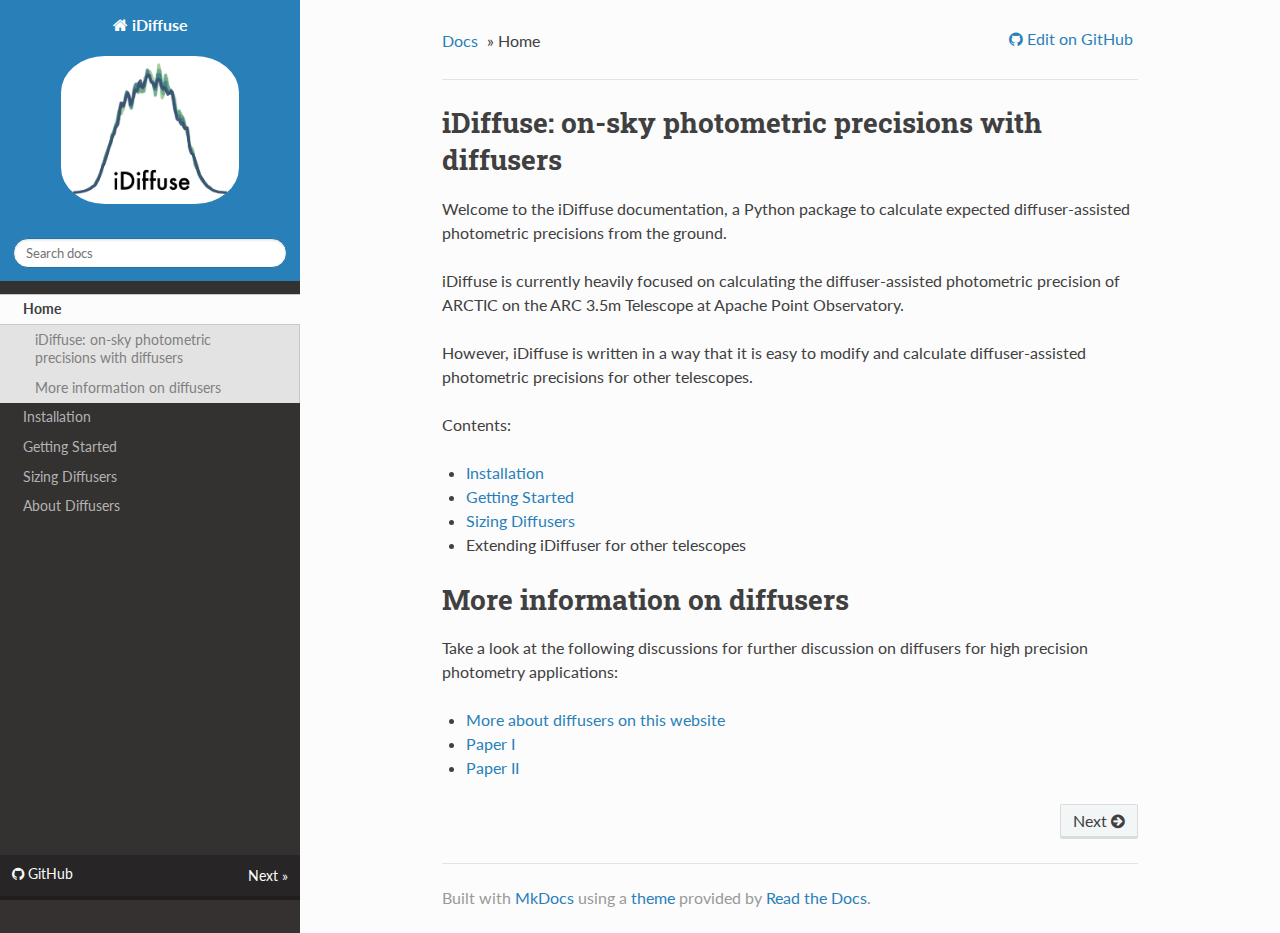
==== index.html @ a559e5c9 "Deployed effdb74 with MkDocs version: 0.17.5" ====
<!DOCTYPE html>
<!--[if IE 8]><html class="no-js lt-ie9" lang="en" > <![endif]-->
<!--[if gt IE 8]><!--> <html class="no-js" lang="en" > <!--<![endif]-->
<head>
  <meta charset="utf-8">
  <meta http-equiv="X-UA-Compatible" content="IE=edge">
  <meta name="viewport" content="width=device-width, initial-scale=1.0">
  <meta name="description" content="None">
  
  <link rel="shortcut icon" href="./img/favicon.ico">
  <title>Home - iDiffuse</title>
  <link href='https://fonts.googleapis.com/css?family=Lato:400,700|Roboto+Slab:400,700|Inconsolata:400,700' rel='stylesheet' type='text/css'>

  <link rel="stylesheet" href="./css/theme.css" type="text/css" />
  <link rel="stylesheet" href="./css/theme_extra.css" type="text/css" />
  <link rel="stylesheet" href="./css/highlight.css">
  <link href="./extra.css" rel="stylesheet">
  
  <script>
    // Current page data
    var mkdocs_page_name = "Home";
    var mkdocs_page_input_path = "index.md";
    var mkdocs_page_url = "/";
  </script>
  
  <script src="./js/jquery-2.1.1.min.js"></script>
  <script src="./js/modernizr-2.8.3.min.js"></script>
  <script type="text/javascript" src="./js/highlight.pack.js"></script> 
  
</head>

<body class="wy-body-for-nav" role="document">

  <div class="wy-grid-for-nav">

    
    <nav data-toggle="wy-nav-shift" class="wy-nav-side stickynav">
      <div class="wy-side-nav-search">

<a href='/' class='icon icon-home'> iDiffuse</a>

<a href='/'><img width=100px border-radius=0 src='/img/idiffuse6.png'></a>

        <div role="search">
  <form id ="rtd-search-form" class="wy-form" action="./search.html" method="get">
    <input type="text" name="q" placeholder="Search docs" />
  </form>
</div>
      </div>

      <div class="wy-menu wy-menu-vertical" data-spy="affix" role="navigation" aria-label="main navigation">
	<ul class="current">
	  
          
            <li class="toctree-l1 current">
		
    <a class="current" href=".">Home</a>
    <ul class="subnav">
            
    <li class="toctree-l2"><a href="#idiffuse-on-sky-photometric-precisions-with-diffusers">iDiffuse: on-sky photometric precisions with diffusers</a></li>
    

    <li class="toctree-l2"><a href="#more-information-on-diffusers">More information on diffusers</a></li>
    

    </ul>
	    </li>
          
            <li class="toctree-l1">
		
    <a class="" href="installation/">Installation</a>
	    </li>
          
            <li class="toctree-l1">
		
    <a class="" href="quickstart/">Getting Started</a>
	    </li>
          
            <li class="toctree-l1">
		
    <a class="" href="diffuser_calculator/">Sizing Diffusers</a>
	    </li>
          
            <li class="toctree-l1">
		
    <a class="" href="about_diffusers/">About Diffusers</a>
	    </li>
          
        </ul>
      </div>
      &nbsp;
    </nav>

    <section data-toggle="wy-nav-shift" class="wy-nav-content-wrap">

      
      <nav class="wy-nav-top" role="navigation" aria-label="top navigation">
        <i data-toggle="wy-nav-top" class="fa fa-bars"></i>
        <a href=".">iDiffuse</a>
      </nav>

      
      <div class="wy-nav-content">
        <div class="rst-content">
          <div role="navigation" aria-label="breadcrumbs navigation">
  <ul class="wy-breadcrumbs">
    <li><a href=".">Docs</a> &raquo;</li>
    
      
    
    <li>Home</li>
    <li class="wy-breadcrumbs-aside">
      
        <a href="https://github.com/gummiks/idiffuse#root/index.md"
          class="icon icon-github"> Edit on GitHub</a>
      
    </li>
  </ul>
  <hr/>
</div>
          <div role="main">
            <div class="section">
              
                <h1 id="idiffuse-on-sky-photometric-precisions-with-diffusers">iDiffuse: on-sky photometric precisions with diffusers</h1>
<p>Welcome to the iDiffuse documentation, a Python package to calculate expected diffuser-assisted photometric precisions from the ground.</p>
<p>iDiffuse is currently heavily focused on calculating the diffuser-assisted photometric precision of ARCTIC on the ARC 3.5m Telescope at Apache Point Observatory. </p>
<p>However, iDiffuse is written in a way that it is easy to modify and calculate diffuser-assisted photometric precisions for other telescopes.</p>
<p>Contents:</p>
<ul>
<li><a href='installation'>Installation</a></li>
<li><a href='quickstart'>Getting Started</a></li>
<li><a href='diffuser_calculator'>Sizing Diffusers</a></li>
<li>Extending iDiffuser for other telescopes </li>
</ul>
<h1 id="more-information-on-diffusers">More information on diffusers</h1>
<p>Take a look at the following discussions for further discussion on diffusers for high precision photometry applications:</p>
<ul>
<li><a href='about_diffusers'>More about diffusers on this website</a></li>
<li><a href="https://arxiv.org/abs/1710.01790">Paper I</a></li>
<li><a href="https://arxiv.org/abs/1807.04420">Paper II</a></li>
</ul>
              
            </div>
          </div>
          <footer>
  
    <div class="rst-footer-buttons" role="navigation" aria-label="footer navigation">
      
        <a href="installation/" class="btn btn-neutral float-right" title="Installation">Next <span class="icon icon-circle-arrow-right"></span></a>
      
      
    </div>
  

  <hr/>

  <div role="contentinfo">
    <!-- Copyright etc -->
    
  </div>

  Built with <a href="http://www.mkdocs.org">MkDocs</a> using a <a href="https://github.com/snide/sphinx_rtd_theme">theme</a> provided by <a href="https://readthedocs.org">Read the Docs</a>.
</footer>
      
        </div>
      </div>

    </section>

  </div>

  <div class="rst-versions" role="note" style="cursor: pointer">
    <span class="rst-current-version" data-toggle="rst-current-version">
      
          <a href="https://github.com/gummiks/idiffuse" class="fa fa-github" style="float: left; color: #fcfcfc"> GitHub</a>
      
      
      
        <span style="margin-left: 15px"><a href="installation/" style="color: #fcfcfc">Next &raquo;</a></span>
      
    </span>
</div>
    <script>var base_url = '.';</script>
    <script src="./js/theme.js"></script>
      <script src="./search/require.js"></script>
      <script src="./search/search.js"></script>

</body>
</html>

<!--
MkDocs version : 0.17.5
Build Date UTC : 2018-07-30 06:01:08
-->
---- css/theme.css ----
/*
 * This file is copied from the upstream ReadTheDocs Sphinx
 * theme. To aid upgradability this file should *not* be edited.
 * modifications we need should be included in theme_extra.css.
 *
 * https://github.com/rtfd/readthedocs.org/blob/master/readthedocs/core/static/core/css/theme.css
 */

*{-webkit-box-sizing:border-box;-moz-box-sizing:border-box;box-sizing:border-box}article,aside,details,figcaption,figure,footer,header,hgroup,nav,section{display:block}audio,canvas,video{display:inline-block;*display:inline;*zoom:1}audio:not([controls]){display:none}[hidden]{display:none}*{-webkit-box-sizing:border-box;-moz-box-sizing:border-box;box-sizing:border-box}html{font-size:100%;-webkit-text-size-adjust:100%;-ms-text-size-adjust:100%}body{margin:0}a:hover,a:active{outline:0}abbr[title]{border-bottom:1px dotted}b,strong{font-weight:bold}blockquote{margin:0}dfn{font-style:italic}ins{background:#ff9;color:#000;text-decoration:none}mark{background:#ff0;color:#000;font-style:italic;font-weight:bold}pre,code,.rst-content tt,kbd,samp{font-family:monospace,serif;_font-family:"courier new",monospace;font-size:1em}pre{white-space:pre}q{quotes:none}q:before,q:after{content:"";content:none}small{font-size:85%}sub,sup{font-size:75%;line-height:0;position:relative;vertical-align:baseline}sup{top:-0.5em}sub{bottom:-0.25em}ul,ol,dl{margin:0;padding:0;list-style:none;list-style-image:none}li{list-style:none}dd{margin:0}img{border:0;-ms-interpolation-mode:bicubic;vertical-align:middle;max-width:100%}svg:not(:root){overflow:hidden}figure{margin:0}form{margin:0}fieldset{border:0;margin:0;padding:0}label{cursor:pointer}legend{border:0;*margin-left:-7px;padding:0;white-space:normal}button,input,select,textarea{font-size:100%;margin:0;vertical-align:baseline;*vertical-align:middle}button,input{line-height:normal}button,input[type="button"],input[type="reset"],input[type="submit"]{cursor:pointer;-webkit-appearance:button;*overflow:visible}button[disabled],input[disabled]{cursor:default}input[type="checkbox"],input[type="radio"]{box-sizing:border-box;padding:0;*width:13px;*height:13px}input[type="search"]{-webkit-appearance:textfield;-moz-box-sizing:content-box;-webkit-box-sizing:content-box;box-sizing:content-box}input[type="search"]::-webkit-search-decoration,input[type="search"]::-webkit-search-cancel-button{-webkit-appearance:none}button::-moz-focus-inner,input::-moz-focus-inner{border:0;padding:0}textarea{overflow:auto;vertical-align:top;resize:vertical}table{border-collapse:collapse;border-spacing:0}td{vertical-align:top}.chromeframe{margin:0.2em 0;background:#ccc;color:#000;padding:0.2em 0}.ir{display:block;border:0;text-indent:-999em;overflow:hidden;background-color:transparent;background-repeat:no-repeat;text-align:left;direction:ltr;*line-height:0}.ir br{display:none}.hidden{display:none !important;visibility:hidden}.visuallyhidden{border:0;clip:rect(0 0 0 0);height:1px;margin:-1px;overflow:hidden;padding:0;position:absolute;width:1px}.visuallyhidden.focusable:active,.visuallyhidden.focusable:focus{clip:auto;height:auto;margin:0;overflow:visible;position:static;width:auto}.invisible{visibility:hidden}.relative{position:relative}big,small{font-size:100%}@media print{html,body,section{background:none !important}*{box-shadow:none !important;text-shadow:none !important;filter:none !important;-ms-filter:none !important}a,a:visited{text-decoration:underline}.ir a:after,a[href^="javascript:"]:after,a[href^="#"]:after{content:""}pre,blockquote{page-break-inside:avoid}thead{display:table-header-group}tr,img{page-break-inside:avoid}img{max-width:100% !important}@page{margin:0.5cm}p,h2,h3{orphans:3;widows:3}h2,h3{page-break-after:avoid}}.fa:before,.rst-content .admonition-title:before,.rst-content h1 .headerlink:before,.rst-content h2 .headerlink:before,.rst-content h3 .headerlink:before,.rst-content h4 .headerlink:before,.rst-content h5 .headerlink:before,.rst-content h6 .headerlink:before,.rst-content dl dt .headerlink:before,.icon:before,.wy-dropdown .caret:before,.wy-inline-validate.wy-inline-validate-success .wy-input-context:before,.wy-inline-validate.wy-inline-validate-danger .wy-input-context:before,.wy-inline-validate.wy-inline-validate-warning .wy-input-context:before,.wy-inline-validate.wy-inline-validate-info .wy-input-context:before,.wy-alert,.rst-content .note,.rst-content .attention,.rst-content .caution,.rst-content .danger,.rst-content .error,.rst-content .hint,.rst-content .important,.rst-content .tip,.rst-content .warning,.rst-content .seealso,.rst-content .admonition-todo,.btn,input[type="text"],input[type="password"],input[type="email"],input[type="url"],input[type="date"],input[type="month"],input[type="time"],input[type="datetime"],input[type="datetime-local"],input[type="week"],input[type="number"],input[type="search"],input[type="tel"],input[type="color"],select,textarea,.wy-menu-vertical li.on a,.wy-menu-vertical li.current>a,.wy-side-nav-search>a,.wy-side-nav-search .wy-dropdown>a,.wy-nav-top a{-webkit-font-smoothing:antialiased}.clearfix{*zoom:1}.clearfix:before,.clearfix:after{display:table;content:""}.clearfix:after{clear:both}/*!
 *  Font Awesome 4.1.0 by @davegandy - http://fontawesome.io - @fontawesome
 *  License - http://fontawesome.io/license (Font: SIL OFL 1.1, CSS: MIT License)
 */@font-face{font-family:'FontAwesome';src:url("../fonts/fontawesome-webfont.eot?v=4.1.0");src:url("../fonts/fontawesome-webfont.eot?#iefix&v=4.1.0") format("embedded-opentype"),url("../fonts/fontawesome-webfont.woff?v=4.1.0") format("woff"),url("../fonts/fontawesome-webfont.ttf?v=4.1.0") format("truetype"),url("../fonts/fontawesome-webfont.svg?v=4.1.0#fontawesomeregular") format("svg");font-weight:normal;font-style:normal}.fa,.rst-content .admonition-title,.rst-content h1 .headerlink,.rst-content h2 .headerlink,.rst-content h3 .headerlink,.rst-content h4 .headerlink,.rst-content h5 .headerlink,.rst-content h6 .headerlink,.rst-content dl dt .headerlink,.icon{display:inline-block;font-family:FontAwesome;font-style:normal;font-weight:normal;line-height:1;-webkit-font-smoothing:antialiased;-moz-osx-font-smoothing:grayscale}.fa-lg{font-size:1.33333em;line-height:0.75em;vertical-align:-15%}.fa-2x{font-size:2em}.fa-3x{font-size:3em}.fa-4x{font-size:4em}.fa-5x{font-size:5em}.fa-fw{width:1.28571em;text-align:center}.fa-ul{padding-left:0;margin-left:2.14286em;list-style-type:none}.fa-ul>li{position:relative}.fa-li{position:absolute;left:-2.14286em;width:2.14286em;top:0.14286em;text-align:center}.fa-li.fa-lg{left:-1.85714em}.fa-border{padding:.2em .25em .15em;border:solid 0.08em #eee;border-radius:.1em}.pull-right{float:right}.pull-left{float:left}.fa.pull-left,.rst-content .pull-left.admonition-title,.rst-content h1 .pull-left.headerlink,.rst-content h2 .pull-left.headerlink,.rst-content h3 .pull-left.headerlink,.rst-content h4 .pull-left.headerlink,.rst-content h5 .pull-left.headerlink,.rst-content h6 .pull-left.headerlink,.rst-content dl dt .pull-left.headerlink,.pull-left.icon{margin-right:.3em}.fa.pull-right,.rst-content .pull-right.admonition-title,.rst-content h1 .pull-right.headerlink,.rst-content h2 .pull-right.headerlink,.rst-content h3 .pull-right.headerlink,.rst-content h4 .pull-right.headerlink,.rst-content h5 .pull-right.headerlink,.rst-content h6 .pull-right.headerlink,.rst-content dl dt .pull-right.headerlink,.pull-right.icon{margin-left:.3em}.fa-spin{-webkit-animation:spin 2s infinite linear;-moz-animation:spin 2s infinite linear;-o-animation:spin 2s infinite linear;animation:spin 2s infinite linear}@-moz-keyframes spin{0%{-moz-transform:rotate(0deg)}100%{-moz-transform:rotate(359deg)}}@-webkit-keyframes spin{0%{-webkit-transform:rotate(0deg)}100%{-webkit-transform:rotate(359deg)}}@-o-keyframes spin{0%{-o-transform:rotate(0deg)}100%{-o-transform:rotate(359deg)}}@keyframes spin{0%{-webkit-transform:rotate(0deg);transform:rotate(0deg)}100%{-webkit-transform:rotate(359deg);transform:rotate(359deg)}}.fa-rotate-90{filter:progid:DXImageTransform.Microsoft.BasicImage(rotation=1);-webkit-transform:rotate(90deg);-moz-transform:rotate(90deg);-ms-transform:rotate(90deg);-o-transform:rotate(90deg);transform:rotate(90deg)}.fa-rotate-180{filter:progid:DXImageTransform.Microsoft.BasicImage(rotation=2);-webkit-transform:rotate(180deg);-moz-transform:rotate(180deg);-ms-transform:rotate(180deg);-o-transform:rotate(180deg);transform:rotate(180deg)}.fa-rotate-270{filter:progid:DXImageTransform.Microsoft.BasicImage(rotation=3);-webkit-transform:rotate(270deg);-moz-transform:rotate(270deg);-ms-transform:rotate(270deg);-o-transform:rotate(270deg);transform:rotate(270deg)}.fa-flip-horizontal{filter:progid:DXImageTransform.Microsoft.BasicImage(rotation=0);-webkit-transform:scale(-1, 1);-moz-transform:scale(-1, 1);-ms-transform:scale(-1, 1);-o-transform:scale(-1, 1);transform:scale(-1, 1)}.fa-flip-vertical{filter:progid:DXImageTransform.Microsoft.BasicImage(rotation=2);-webkit-transform:scale(1, -1);-moz-transform:scale(1, -1);-ms-transform:scale(1, -1);-o-transform:scale(1, -1);transform:scale(1, -1)}.fa-stack{position:relative;display:inline-block;width:2em;height:2em;line-height:2em;vertical-align:middle}.fa-stack-1x,.fa-stack-2x{position:absolute;left:0;width:100%;text-align:center}.fa-stack-1x{line-height:inherit}.fa-stack-2x{font-size:2em}.fa-inverse{color:#fff}.fa-glass:before{content:""}.fa-music:before{content:""}.fa-search:before,.icon-search:before{content:""}.fa-envelope-o:before{content:""}.fa-heart:before{content:""}.fa-star:before{content:""}.fa-star-o:before{content:""}.fa-user:before{content:""}.fa-film:before{content:""}.fa-th-large:before{content:""}.fa-th:before{content:""}.fa-th-list:before{content:""}.fa-check:before{content:""}.fa-times:before{content:""}.fa-search-plus:before{content:""}.fa-search-minus:before{content:""}.fa-power-off:before{content:""}.fa-signal:before{content:""}.fa-gear:before,.fa-cog:before{content:""}.fa-trash-o:before{content:""}.fa-home:before,.icon-home:before{content:""}.fa-file-o:before{content:""}.fa-clock-o:before{content:""}.fa-road:before{content:""}.fa-download:before{content:""}.fa-arrow-circle-o-down:before{content:""}.fa-arrow-circle-o-up:before{content:""}.fa-inbox:before{content:""}.fa-play-circle-o:before{content:""}.fa-rotate-right:before,.fa-repeat:before{content:""}.fa-refresh:before{content:""}.fa-list-alt:before{content:""}.fa-lock:before{content:""}.fa-flag:before{content:""}.fa-headphones:before{content:""}.fa-volume-off:before{content:""}.fa-volume-down:before{content:""}.fa-volume-up:before{content:""}.fa-qrcode:before{content:""}.fa-barcode:before{content:""}.fa-tag:before{content:""}.fa-tags:before{content:""}.fa-book:before,.icon-book:before{content:""}.fa-bookmark:before{content:""}.fa-print:before{content:""}.fa-camera:before{content:""}.fa-font:before{content:""}.fa-bold:before{content:""}.fa-italic:before{content:""}.fa-text-height:before{content:""}.fa-text-width:before{content:""}.fa-align-left:before{content:""}.fa-align-center:before{content:""}.fa-align-right:before{content:""}.fa-align-justify:before{content:""}.fa-list:before{content:""}.fa-dedent:before,.fa-outdent:before{content:""}.fa-indent:before{content:""}.fa-video-camera:before{content:""}.fa-photo:before,.fa-image:before,.fa-picture-o:before{content:""}.fa-pencil:before{content:""}.fa-map-marker:before{content:""}.fa-adjust:before{content:""}.fa-tint:before{content:""}.fa-edit:before,.fa-pencil-square-o:before{content:""}.fa-share-square-o:before{content:""}.fa-check-square-o:before{content:""}.fa-arrows:before{content:""}.fa-step-backward:before{content:""}.fa-fast-backward:before{content:""}.fa-backward:before{content:""}.fa-play:before{content:""}.fa-pause:before{content:""}.fa-stop:before{content:""}.fa-forward:before{content:""}.fa-fast-forward:before{content:""}.fa-step-forward:before{content:""}.fa-eject:before{content:""}.fa-chevron-left:before{content:""}.fa-chevron-right:before{content:""}.fa-plus-circle:before{content:""}.fa-minus-circle:before{content:""}.fa-times-circle:before,.wy-inline-validate.wy-inline-validate-danger .wy-input-context:before{content:""}.fa-check-circle:before,.wy-inline-validate.wy-inline-validate-success .wy-input-context:before{content:""}.fa-question-circle:before{content:""}.fa-info-circle:before{content:""}.fa-crosshairs:before{content:""}.fa-times-circle-o:before{content:""}.fa-check-circle-o:before{content:""}.fa-ban:before{content:""}.fa-arrow-left:before{content:""}.fa-arrow-right:before{content:""}.fa-arrow-up:before{content:""}.fa-arrow-down:before{content:""}.fa-mail-forward:before,.fa-share:before{content:""}.fa-expand:before{content:""}.fa-compress:before{content:""}.fa-plus:before{content:""}.fa-minus:before{content:""}.fa-asterisk:before{content:""}.fa-exclamation-circle:before,.wy-inline-validate.wy-inline-validate-warning .wy-input-context:before,.wy-inline-validate.wy-inline-validate-info .wy-input-context:before,.rst-content .admonition-title:before{content:""}.fa-gift:before{content:""}.fa-leaf:before{content:""}.fa-fire:before,.icon-fire:before{content:""}.fa-eye:before{content:""}.fa-eye-slash:before{content:""}.fa-warning:before,.fa-exclamation-triangle:before{content:""}.fa-plane:before{content:""}.fa-calendar:before{content:""}.fa-random:before{content:""}.fa-comment:before{content:""}.fa-magnet:before{content:""}.fa-chevron-up:before{content:""}.fa-chevron-down:before{content:""}.fa-retweet:before{content:""}.fa-shopping-cart:before{content:""}.fa-folder:before{content:""}.fa-folder-open:before{content:""}.fa-arrows-v:before{content:""}.fa-arrows-h:before{content:""}.fa-bar-chart-o:before{content:""}.fa-twitter-square:before{content:""}.fa-facebook-square:before{content:""}.fa-camera-retro:before{content:""}.fa-key:before{content:""}.fa-gears:before,.fa-cogs:before{content:""}.fa-comments:before{content:""}.fa-thumbs-o-up:before{content:""}.fa-thumbs-o-down:before{content:""}.fa-star-half:before{content:""}.fa-heart-o:before{content:""}.fa-sign-out:before{content:""}.fa-linkedin-square:before{content:""}.fa-thumb-tack:before{content:""}.fa-external-link:before{content:""}.fa-sign-in:before{content:""}.fa-trophy:before{content:""}.fa-github-square:before{content:""}.fa-upload:before{content:""}.fa-lemon-o:before{content:""}.fa-phone:before{content:""}.fa-square-o:before{content:""}.fa-bookmark-o:before{content:""}.fa-phone-square:before{content:""}.fa-twitter:before{content:""}.fa-facebook:before{content:""}.fa-github:before,.icon-github:before{content:""}.fa-unlock:before{content:""}.fa-credit-card:before{content:""}.fa-rss:before{content:""}.fa-hdd-o:before{content:""}.fa-bullhorn:before{content:""}.fa-bell:before{content:""}.fa-certificate:before{content:""}.fa-hand-o-right:before{content:""}.fa-hand-o-left:before{content:""}.fa-hand-o-up:before{content:""}.fa-hand-o-down:before{content:""}.fa-arrow-circle-left:before,.icon-circle-arrow-left:before{content:""}.fa-arrow-circle-right:before,.icon-circle-arrow-right:before{content:""}.fa-arrow-circle-up:before{content:""}.fa-arrow-circle-down:before{content:""}.fa-globe:before{content:""}.fa-wrench:before{content:""}.fa-tasks:before{content:""}.fa-filter:before{content:""}.fa-briefcase:before{content:""}.fa-arrows-alt:before{content:""}.fa-group:before,.fa-users:before{content:""}.fa-chain:before,.fa-link:before,.icon-link:before{content:""}.fa-cloud:before{content:""}.fa-flask:before{content:""}.fa-cut:before,.fa-scissors:before{content:""}.fa-copy:before,.fa-files-o:before{content:""}.fa-paperclip:before{content:""}.fa-save:before,.fa-floppy-o:before{content:""}.fa-square:before{content:""}.fa-navicon:before,.fa-reorder:before,.fa-bars:before{content:""}.fa-list-ul:before{content:""}.fa-list-ol:before{content:""}.fa-strikethrough:before{content:""}.fa-underline:before{content:""}.fa-table:before{content:""}.fa-magic:before{content:""}.fa-truck:before{content:""}.fa-pinterest:before{content:""}.fa-pinterest-square:before{content:""}.fa-google-plus-square:before{content:""}.fa-google-plus:before{content:""}.fa-money:before{content:""}.fa-caret-down:before,.wy-dropdown .caret:before,.icon-caret-down:before{content:""}.fa-caret-up:before{content:""}.fa-caret-left:before{content:""}.fa-caret-right:before{content:""}.fa-columns:before{content:""}.fa-unsorted:before,.fa-sort:before{content:""}.fa-sort-down:before,.fa-sort-desc:before{content:""}.fa-sort-up:before,.fa-sort-asc:before{content:""}.fa-envelope:before{content:""}.fa-linkedin:before{content:""}.fa-rotate-left:before,.fa-undo:before{content:""}.fa-legal:before,.fa-gavel:before{content:""}.fa-dashboard:before,.fa-tachometer:before{content:""}.fa-comment-o:before{content:""}.fa-comments-o:before{content:""}.fa-flash:before,.fa-bolt:before{content:""}.fa-sitemap:before{content:""}.fa-umbrella:before{content:""}.fa-paste:before,.fa-clipboard:before{content:""}.fa-lightbulb-o:before{content:""}.fa-exchange:before{content:""}.fa-cloud-download:before{content:""}.fa-cloud-upload:before{content:""}.fa-user-md:before{content:""}.fa-stethoscope:before{content:""}.fa-suitcase:before{content:""}.fa-bell-o:before{content:""}.fa-coffee:before{content:""}.fa-cutlery:before{content:""}.fa-file-text-o:before{content:""}.fa-building-o:before{content:""}.fa-hospital-o:before{content:""}.fa-ambulance:before{content:""}.fa-medkit:before{content:""}.fa-fighter-jet:before{content:""}.fa-beer:before{content:""}.fa-h-square:before{content:""}.fa-plus-square:before{content:""}.fa-angle-double-left:before{content:""}.fa-angle-double-right:before{content:""}.fa-angle-double-up:before{content:""}.fa-angle-double-down:before{content:""}.fa-angle-left:before{content:""}.fa-angle-right:before{content:""}.fa-angle-up:before{content:""}.fa-angle-down:before{content:""}.fa-desktop:before{content:""}.fa-laptop:before{content:""}.fa-tablet:before{content:""}.fa-mobile-phone:before,.fa-mobile:before{content:""}.fa-circle-o:before{content:""}.fa-quote-left:before{content:""}.fa-quote-right:before{content:""}.fa-spinner:before{content:""}.fa-circle:before{content:""}.fa-mail-reply:before,.fa-reply:before{content:""}.fa-github-alt:before{content:""}.fa-folder-o:before{content:""}.fa-folder-open-o:before{content:""}.fa-smile-o:before{content:""}.fa-frown-o:before{content:""}.fa-meh-o:before{content:""}.fa-gamepad:before{content:""}.fa-keyboard-o:before{content:""}.fa-flag-o:before{content:""}.fa-flag-checkered:before{content:""}.fa-terminal:before{content:""}.fa-code:before{content:""}.fa-mail-reply-all:before,.fa-reply-all:before{content:""}.fa-star-half-empty:before,.fa-star-half-full:before,.fa-star-half-o:before{content:""}.fa-location-arrow:before{content:""}.fa-crop:before{content:""}.fa-code-fork:before{content:""}.fa-unlink:before,.fa-chain-broken:before{content:""}.fa-question:before{content:""}.fa-info:before{content:""}.fa-exclamation:before{content:""}.fa-superscript:before{content:""}.fa-subscript:before{content:""}.fa-eraser:before{content:""}.fa-puzzle-piece:before{content:""}.fa-microphone:before{content:""}.fa-microphone-slash:before{content:""}.fa-shield:before{content:""}.fa-calendar-o:before{content:""}.fa-fire-extinguisher:before{content:""}.fa-rocket:before{content:""}.fa-maxcdn:before{content:""}.fa-chevron-circle-left:before{content:""}.fa-chevron-circle-right:before{content:""}.fa-chevron-circle-up:before{content:""}.fa-chevron-circle-down:before{content:""}.fa-html5:before{content:""}.fa-css3:before{content:""}.fa-anchor:before{content:""}.fa-unlock-alt:before{content:""}.fa-bullseye:before{content:""}.fa-ellipsis-h:before{content:""}.fa-ellipsis-v:before{content:""}.fa-rss-square:before{content:""}.fa-play-circle:before{content:""}.fa-ticket:before{content:""}.fa-minus-square:before{content:""}.fa-minus-square-o:before{content:""}.fa-level-up:before{content:""}.fa-level-down:before{content:""}.fa-check-square:before{content:""}.fa-pencil-square:before{content:""}.fa-external-link-square:before{content:""}.fa-share-square:before{content:""}.fa-compass:before{content:""}.fa-toggle-down:before,.fa-caret-square-o-down:before{content:""}.fa-toggle-up:before,.fa-caret-square-o-up:before{content:""}.fa-toggle-right:before,.fa-caret-square-o-right:before{content:""}.fa-euro:before,.fa-eur:before{content:""}.fa-gbp:before{content:""}.fa-dollar:before,.fa-usd:before{content:""}.fa-rupee:before,.fa-inr:before{content:""}.fa-cny:before,.fa-rmb:before,.fa-yen:before,.fa-jpy:before{content:""}.fa-ruble:before,.fa-rouble:before,.fa-rub:before{content:""}.fa-won:before,.fa-krw:before{content:""}.fa-bitcoin:before,.fa-btc:before{content:""}.fa-file:before{content:""}.fa-file-text:before{content:""}.fa-sort-alpha-asc:before{content:""}.fa-sort-alpha-desc:before{content:""}.fa-sort-amount-asc:before{content:""}.fa-sort-amount-desc:before{content:""}.fa-sort-numeric-asc:before{content:""}.fa-sort-numeric-desc:before{content:""}.fa-thumbs-up:before{content:""}.fa-thumbs-down:before{content:""}.fa-youtube-square:before{content:""}.fa-youtube:before{content:""}.fa-xing:before{content:""}.fa-xing-square:before{content:""}.fa-youtube-play:before{content:""}.fa-dropbox:before{content:""}.fa-stack-overflow:before{content:""}.fa-instagram:before{content:""}.fa-flickr:before{content:""}.fa-adn:before{content:""}.fa-bitbucket:before,.icon-bitbucket:before{content:""}.fa-bitbucket-square:before{content:""}.fa-tumblr:before{content:""}.fa-tumblr-square:before{content:""}.fa-long-arrow-down:before{content:""}.fa-long-arrow-up:before{content:""}.fa-long-arrow-left:before{content:""}.fa-long-arrow-right:before{content:""}.fa-apple:before{content:""}.fa-windows:before{content:""}.fa-android:before{content:""}.fa-linux:before{content:""}.fa-dribbble:before{content:""}.fa-skype:before{content:""}.fa-foursquare:before{content:""}.fa-trello:before{content:""}.fa-female:before{content:""}.fa-male:before{content:""}.fa-gittip:before{content:""}.fa-sun-o:before{content:""}.fa-moon-o:before{content:""}.fa-archive:before{content:""}.fa-bug:before{content:""}.fa-vk:before{content:""}.fa-weibo:before{content:""}.fa-renren:before{content:""}.fa-pagelines:before{content:""}.fa-stack-exchange:before{content:""}.fa-arrow-circle-o-right:before{content:""}.fa-arrow-circle-o-left:before{content:""}.fa-toggle-left:before,.fa-caret-square-o-left:before{content:""}.fa-dot-circle-o:before{content:""}.fa-wheelchair:before{content:""}.fa-vimeo-square:before{content:""}.fa-turkish-lira:before,.fa-try:before{content:""}.fa-plus-square-o:before{content:""}.fa-space-shuttle:before{content:""}.fa-slack:before{content:""}.fa-envelope-square:before{content:""}.fa-wordpress:before{content:""}.fa-openid:before{content:""}.fa-institution:before,.fa-bank:before,.fa-university:before{content:""}.fa-mortar-board:before,.fa-graduation-cap:before{content:""}.fa-yahoo:before{content:""}.fa-google:before{content:""}.fa-reddit:before{content:""}.fa-reddit-square:before{content:""}.fa-stumbleupon-circle:before{content:""}.fa-stumbleupon:before{content:""}.fa-delicious:before{content:""}.fa-digg:before{content:""}.fa-pied-piper-square:before,.fa-pied-piper:before{content:""}.fa-pied-piper-alt:before{content:""}.fa-drupal:before{content:""}.fa-joomla:before{content:""}.fa-language:before{content:""}.fa-fax:before{content:""}.fa-building:before{content:""}.fa-child:before{content:""}.fa-paw:before{content:""}.fa-spoon:before{content:""}.fa-cube:before{content:""}.fa-cubes:before{content:""}.fa-behance:before{content:""}.fa-behance-square:before{content:""}.fa-steam:before{content:""}.fa-steam-square:before{content:""}.fa-recycle:before{content:""}.fa-automobile:before,.fa-car:before{content:""}.fa-cab:before,.fa-taxi:before{content:""}.fa-tree:before{content:""}.fa-spotify:before{content:""}.fa-deviantart:before{content:""}.fa-soundcloud:before{content:""}.fa-database:before{content:""}.fa-file-pdf-o:before{content:""}.fa-file-word-o:before{content:""}.fa-file-excel-o:before{content:""}.fa-file-powerpoint-o:before{content:""}.fa-file-photo-o:before,.fa-file-picture-o:before,.fa-file-image-o:before{content:""}.fa-file-zip-o:before,.fa-file-archive-o:before{content:""}.fa-file-sound-o:before,.fa-file-audio-o:before{content:""}.fa-file-movie-o:before,.fa-file-video-o:before{content:""}.fa-file-code-o:before{content:""}.fa-vine:before{content:""}.fa-codepen:before{content:""}.fa-jsfiddle:before{content:""}.fa-life-bouy:before,.fa-life-saver:before,.fa-support:before,.fa-life-ring:before{content:""}.fa-circle-o-notch:before{content:""}.fa-ra:before,.fa-rebel:before{content:""}.fa-ge:before,.fa-empire:before{content:""}.fa-git-square:before{content:""}.fa-git:before{content:""}.fa-hacker-news:before{content:""}.fa-tencent-weibo:before{content:""}.fa-qq:before{content:""}.fa-wechat:before,.fa-weixin:before{content:""}.fa-send:before,.fa-paper-plane:before{content:""}.fa-send-o:before,.fa-paper-plane-o:before{content:""}.fa-history:before{content:""}.fa-circle-thin:before{content:""}.fa-header:before{content:""}.fa-paragraph:before{content:""}.fa-sliders:before{content:""}.fa-share-alt:before{content:""}.fa-share-alt-square:before{content:""}.fa-bomb:before{content:""}.fa,.rst-content .admonition-title,.rst-content h1 .headerlink,.rst-content h2 .headerlink,.rst-content h3 .headerlink,.rst-content h4 .headerlink,.rst-content h5 .headerlink,.rst-content h6 .headerlink,.rst-content dl dt .headerlink,.icon,.wy-dropdown .caret,.wy-inline-validate.wy-inline-validate-success .wy-input-context,.wy-inline-validate.wy-inline-validate-danger .wy-input-context,.wy-inline-validate.wy-inline-validate-warning .wy-input-context,.wy-inline-validate.wy-inline-validate-info .wy-input-context{font-family:inherit}.fa:before,.rst-content .admonition-title:before,.rst-content h1 .headerlink:before,.rst-content h2 .headerlink:before,.rst-content h3 .headerlink:before,.rst-content h4 .headerlink:before,.rst-content h5 .headerlink:before,.rst-content h6 .headerlink:before,.rst-content dl dt .headerlink:before,.icon:before,.wy-dropdown .caret:before,.wy-inline-validate.wy-inline-validate-success .wy-input-context:before,.wy-inline-validate.wy-inline-validate-danger .wy-input-context:before,.wy-inline-validate.wy-inline-validate-warning .wy-input-context:before,.wy-inline-validate.wy-inline-validate-info .wy-input-context:before{font-family:"FontAwesome";display:inline-block;font-style:normal;font-weight:normal;line-height:1;text-decoration:inherit}a .fa,a .rst-content .admonition-title,.rst-content a .admonition-title,a .rst-content h1 .headerlink,.rst-content h1 a .headerlink,a .rst-content h2 .headerlink,.rst-content h2 a .headerlink,a .rst-content h3 .headerlink,.rst-content h3 a .headerlink,a .rst-content h4 .headerlink,.rst-content h4 a .headerlink,a .rst-content h5 .headerlink,.rst-content h5 a .headerlink,a .rst-content h6 .headerlink,.rst-content h6 a .headerlink,a .rst-content dl dt .headerlink,.rst-content dl dt a .headerlink,a .icon{display:inline-block;text-decoration:inherit}.btn .fa,.btn .rst-content .admonition-title,.rst-content .btn .admonition-title,.btn .rst-content h1 .headerlink,.rst-content h1 .btn .headerlink,.btn .rst-content h2 .headerlink,.rst-content h2 .btn .headerlink,.btn .rst-content h3 .headerlink,.rst-content h3 .btn .headerlink,.btn .rst-content h4 .headerlink,.rst-content h4 .btn .headerlink,.btn .rst-content h5 .headerlink,.rst-content h5 .btn .headerlink,.btn .rst-content h6 .headerlink,.rst-content h6 .btn .headerlink,.btn .rst-content dl dt .headerlink,.rst-content dl dt .btn .headerlink,.btn .icon,.nav .fa,.nav .rst-content .admonition-title,.rst-content .nav .admonition-title,.nav .rst-content h1 .headerlink,.rst-content h1 .nav .headerlink,.nav .rst-content h2 .headerlink,.rst-content h2 .nav .headerlink,.nav .rst-content h3 .headerlink,.rst-content h3 .nav .headerlink,.nav .rst-content h4 .headerlink,.rst-content h4 .nav .headerlink,.nav .rst-content h5 .headerlink,.rst-content h5 .nav .headerlink,.nav .rst-content h6 .headerlink,.rst-content h6 .nav .headerlink,.nav .rst-content dl dt .headerlink,.rst-content dl dt .nav .headerlink,.nav .icon{display:inline}.btn .fa.fa-large,.btn .rst-content .fa-large.admonition-title,.rst-content .btn .fa-large.admonition-title,.btn .rst-content h1 .fa-large.headerlink,.rst-content h1 .btn .fa-large.headerlink,.btn .rst-content h2 .fa-large.headerlink,.rst-content h2 .btn .fa-large.headerlink,.btn .rst-content h3 .fa-large.headerlink,.rst-content h3 .btn .fa-large.headerlink,.btn .rst-content h4 .fa-large.headerlink,.rst-content h4 .btn .fa-large.headerlink,.btn .rst-content h5 .fa-large.headerlink,.rst-content h5 .btn .fa-large.headerlink,.btn .rst-content h6 .fa-large.headerlink,.rst-content h6 .btn .fa-large.headerlink,.btn .rst-content dl dt .fa-large.headerlink,.rst-content dl dt .btn .fa-large.headerlink,.btn .fa-large.icon,.nav .fa.fa-large,.nav .rst-content .fa-large.admonition-title,.rst-content .nav .fa-large.admonition-title,.nav .rst-content h1 .fa-large.headerlink,.rst-content h1 .nav .fa-large.headerlink,.nav .rst-content h2 .fa-large.headerlink,.rst-content h2 .nav .fa-large.headerlink,.nav .rst-content h3 .fa-large.headerlink,.rst-content h3 .nav .fa-large.headerlink,.nav .rst-content h4 .fa-large.headerlink,.rst-content h4 .nav .fa-large.headerlink,.nav .rst-content h5 .fa-large.headerlink,.rst-content h5 .nav .fa-large.headerlink,.nav .rst-content h6 .fa-large.headerlink,.rst-content h6 .nav .fa-large.headerlink,.nav .rst-content dl dt .fa-large.headerlink,.rst-content dl dt .nav .fa-large.headerlink,.nav .fa-large.icon{line-height:0.9em}.btn .fa.fa-spin,.btn .rst-content .fa-spin.admonition-title,.rst-content .btn .fa-spin.admonition-title,.btn .rst-content h1 .fa-spin.headerlink,.rst-content h1 .btn .fa-spin.headerlink,.btn .rst-content h2 .fa-spin.headerlink,.rst-content h2 .btn .fa-spin.headerlink,.btn .rst-content h3 .fa-spin.headerlink,.rst-content h3 .btn .fa-spin.headerlink,.btn .rst-content h4 .fa-spin.headerlink,.rst-content h4 .btn .fa-spin.headerlink,.btn .rst-content h5 .fa-spin.headerlink,.rst-content h5 .btn .fa-spin.headerlink,.btn .rst-content h6 .fa-spin.headerlink,.rst-content h6 .btn .fa-spin.headerlink,.btn .rst-content dl dt .fa-spin.headerlink,.rst-content dl dt .btn .fa-spin.headerlink,.btn .fa-spin.icon,.nav .fa.fa-spin,.nav .rst-content .fa-spin.admonition-title,.rst-content .nav .fa-spin.admonition-title,.nav .rst-content h1 .fa-spin.headerlink,.rst-content h1 .nav .fa-spin.headerlink,.nav .rst-content h2 .fa-spin.headerlink,.rst-content h2 .nav .fa-spin.headerlink,.nav .rst-content h3 .fa-spin.headerlink,.rst-content h3 .nav .fa-spin.headerlink,.nav .rst-content h4 .fa-spin.headerlink,.rst-content h4 .nav .fa-spin.headerlink,.nav .rst-content h5 .fa-spin.headerlink,.rst-content h5 .nav .fa-spin.headerlink,.nav .rst-content h6 .fa-spin.headerlink,.rst-content h6 .nav .fa-spin.headerlink,.nav .rst-content dl dt .fa-spin.headerlink,.rst-content dl dt .nav .fa-spin.headerlink,.nav .fa-spin.icon{display:inline-block}.btn.fa:before,.rst-content .btn.admonition-title:before,.rst-content h1 .btn.headerlink:before,.rst-content h2 .btn.headerlink:before,.rst-content h3 .btn.headerlink:before,.rst-content h4 .btn.headerlink:before,.rst-content h5 .btn.headerlink:before,.rst-content h6 .btn.headerlink:before,.rst-content dl dt .btn.headerlink:before,.btn.icon:before{opacity:0.5;-webkit-transition:opacity 0.05s ease-in;-moz-transition:opacity 0.05s ease-in;transition:opacity 0.05s ease-in}.btn.fa:hover:before,.rst-content .btn.admonition-title:hover:before,.rst-content h1 .btn.headerlink:hover:before,.rst-content h2 .btn.headerlink:hover:before,.rst-content h3 .btn.headerlink:hover:before,.rst-content h4 .btn.headerlink:hover:before,.rst-content h5 .btn.headerlink:hover:before,.rst-content h6 .btn.headerlink:hover:before,.rst-content dl dt .btn.headerlink:hover:before,.btn.icon:hover:before{opacity:1}.btn-mini .fa:before,.btn-mini .rst-content .admonition-title:before,.rst-content .btn-mini .admonition-title:before,.btn-mini .rst-content h1 .headerlink:before,.rst-content h1 .btn-mini .headerlink:before,.btn-mini .rst-content h2 .headerlink:before,.rst-content h2 .btn-mini .headerlink:before,.btn-mini .rst-content h3 .headerlink:before,.rst-content h3 .btn-mini .headerlink:before,.btn-mini .rst-content h4 .headerlink:before,.rst-content h4 .btn-mini .headerlink:before,.btn-mini .rst-content h5 .headerlink:before,.rst-content h5 .btn-mini .headerlink:before,.btn-mini .rst-content h6 .headerlink:before,.rst-content h6 .btn-mini .headerlink:before,.btn-mini .rst-content dl dt .headerlink:before,.rst-content dl dt .btn-mini .headerlink:before,.btn-mini .icon:before{font-size:14px;vertical-align:-15%}.wy-alert,.rst-content .note,.rst-content .attention,.rst-content .caution,.rst-content .danger,.rst-content .error,.rst-content .hint,.rst-content .important,.rst-content .tip,.rst-content .warning,.rst-content .seealso,.rst-content .admonition-todo{padding:12px;line-height:24px;margin-bottom:24px;background:#e7f2fa}.wy-alert-title,.rst-content .admonition-title{color:#fff;font-weight:bold;display:block;color:#fff;background:#6ab0de;margin:-12px;padding:6px 12px;margin-bottom:12px}.wy-alert.wy-alert-danger,.rst-content .wy-alert-danger.note,.rst-content .wy-alert-danger.attention,.rst-content .wy-alert-danger.caution,.rst-content .danger,.rst-content .error,.rst-content .wy-alert-danger.hint,.rst-content .wy-alert-danger.important,.rst-content .wy-alert-danger.tip,.rst-content .wy-alert-danger.warning,.rst-content .wy-alert-danger.seealso,.rst-content .wy-alert-danger.admonition-todo{background:#fdf3f2}.wy-alert.wy-alert-danger .wy-alert-title,.rst-content .wy-alert-danger.note .wy-alert-title,.rst-content .wy-alert-danger.attention .wy-alert-title,.rst-content .wy-alert-danger.caution .wy-alert-title,.rst-content .danger .wy-alert-title,.rst-content .error .wy-alert-title,.rst-content .wy-alert-danger.hint .wy-alert-title,.rst-content .wy-alert-danger.important .wy-alert-title,.rst-content .wy-alert-danger.tip .wy-alert-title,.rst-content .wy-alert-danger.warning .wy-alert-title,.rst-content .wy-alert-danger.seealso .wy-alert-title,.rst-content .wy-alert-danger.admonition-todo .wy-alert-title,.wy-alert.wy-alert-danger .rst-content .admonition-title,.rst-content .wy-alert.wy-alert-danger .admonition-title,.rst-content .wy-alert-danger.note .admonition-title,.rst-content .wy-alert-danger.attention .admonition-title,.rst-content .wy-alert-danger.caution .admonition-title,.rst-content .danger .admonition-title,.rst-content .error .admonition-title,.rst-content .wy-alert-danger.hint .admonition-title,.rst-content .wy-alert-danger.important .admonition-title,.rst-content .wy-alert-danger.tip .admonition-title,.rst-content .wy-alert-danger.warning .admonition-title,.rst-content .wy-alert-danger.seealso .admonition-title,.rst-content .wy-alert-danger.admonition-todo .admonition-title{background:#f29f97}.wy-alert.wy-alert-warning,.rst-content .wy-alert-warning.note,.rst-content .attention,.rst-content .caution,.rst-content .wy-alert-warning.danger,.rst-content .wy-alert-warning.error,.rst-content .wy-alert-warning.hint,.rst-content .wy-alert-warning.important,.rst-content .wy-alert-warning.tip,.rst-content .warning,.rst-content .wy-alert-warning.seealso,.rst-content .admonition-todo{background:#ffedcc}.wy-alert.wy-alert-warning .wy-alert-title,.rst-content .wy-alert-warning.note .wy-alert-title,.rst-content .attention .wy-alert-title,.rst-content .caution .wy-alert-title,.rst-content .wy-alert-warning.danger .wy-alert-title,.rst-content .wy-alert-warning.error .wy-alert-title,.rst-content .wy-alert-warning.hint .wy-alert-title,.rst-content .wy-alert-warning.important .wy-alert-title,.rst-content .wy-alert-warning.tip .wy-alert-title,.rst-content .warning .wy-alert-title,.rst-content .wy-alert-warning.seealso .wy-alert-title,.rst-content .admonition-todo .wy-alert-title,.wy-alert.wy-alert-warning .rst-content .admonition-title,.rst-content .wy-alert.wy-alert-warning .admonition-title,.rst-content .wy-alert-warning.note .admonition-title,.rst-content .attention .admonition-title,.rst-content .caution .admonition-title,.rst-content .wy-alert-warning.danger .admonition-title,.rst-content .wy-alert-warning.error .admonition-title,.rst-content .wy-alert-warning.hint .admonition-title,.rst-content .wy-alert-warning.important .admonition-title,.rst-content .wy-alert-warning.tip .admonition-title,.rst-content .warning .admonition-title,.rst-content .wy-alert-warning.seealso .admonition-title,.rst-content .admonition-todo .admonition-title{background:#f0b37e}.wy-alert.wy-alert-info,.rst-content .note,.rst-content .wy-alert-info.attention,.rst-content .wy-alert-info.caution,.rst-content .wy-alert-info.danger,.rst-content .wy-alert-info.error,.rst-content .wy-alert-info.hint,.rst-content .wy-alert-info.important,.rst-content .wy-alert-info.tip,.rst-content .wy-alert-info.warning,.rst-content .seealso,.rst-content .wy-alert-info.admonition-todo{background:#e7f2fa}.wy-alert.wy-alert-info .wy-alert-title,.rst-content .note .wy-alert-title,.rst-content .wy-alert-info.attention .wy-alert-title,.rst-content .wy-alert-info.caution .wy-alert-title,.rst-content .wy-alert-info.danger .wy-alert-title,.rst-content .wy-alert-info.error .wy-alert-title,.rst-content .wy-alert-info.hint .wy-alert-title,.rst-content .wy-alert-info.important .wy-alert-title,.rst-content .wy-alert-info.tip .wy-alert-title,.rst-content .wy-alert-info.warning .wy-alert-title,.rst-content .seealso .wy-alert-title,.rst-content .wy-alert-info.admonition-todo .wy-alert-title,.wy-alert.wy-alert-info .rst-content .admonition-title,.rst-content .wy-alert.wy-alert-info .admonition-title,.rst-content .note .admonition-title,.rst-content .wy-alert-info.attention .admonition-title,.rst-content .wy-alert-info.caution .admonition-title,.rst-content .wy-alert-info.danger .admonition-title,.rst-content .wy-alert-info.error .admonition-title,.rst-content .wy-alert-info.hint .admonition-title,.rst-content .wy-alert-info.important .admonition-title,.rst-content .wy-alert-info.tip .admonition-title,.rst-content .wy-alert-info.warning .admonition-title,.rst-content .seealso .admonition-title,.rst-content .wy-alert-info.admonition-todo .admonition-title{background:#6ab0de}.wy-alert.wy-alert-success,.rst-content .wy-alert-success.note,.rst-content .wy-alert-success.attention,.rst-content .wy-alert-success.caution,.rst-content .wy-alert-success.danger,.rst-content .wy-alert-success.error,.rst-content .hint,.rst-content .important,.rst-content .tip,.rst-content .wy-alert-success.warning,.rst-content .wy-alert-success.seealso,.rst-content .wy-alert-success.admonition-todo{background:#dbfaf4}.wy-alert.wy-alert-success .wy-alert-title,.rst-content .wy-alert-success.note .wy-alert-title,.rst-content .wy-alert-success.attention .wy-alert-title,.rst-content .wy-alert-success.caution .wy-alert-title,.rst-content .wy-alert-success.danger .wy-alert-title,.rst-content .wy-alert-success.error .wy-alert-title,.rst-content .hint .wy-alert-title,.rst-content .important .wy-alert-title,.rst-content .tip .wy-alert-title,.rst-content .wy-alert-success.warning .wy-alert-title,.rst-content .wy-alert-success.seealso .wy-alert-title,.rst-content .wy-alert-success.admonition-todo .wy-alert-title,.wy-alert.wy-alert-success .rst-content .admonition-title,.rst-content .wy-alert.wy-alert-success .admonition-title,.rst-content .wy-alert-success.note .admonition-title,.rst-content .wy-alert-success.attention .admonition-title,.rst-content .wy-alert-success.caution .admonition-title,.rst-content .wy-alert-success.danger .admonition-title,.rst-content .wy-alert-success.error .admonition-title,.rst-content .hint .admonition-title,.rst-content .important .admonition-title,.rst-content .tip .admonition-title,.rst-content .wy-alert-success.warning .admonition-title,.rst-content .wy-alert-success.seealso .admonition-title,.rst-content .wy-alert-success.admonition-todo .admonition-title{background:#1abc9c}.wy-alert.wy-alert-neutral,.rst-content .wy-alert-neutral.note,.rst-content .wy-alert-neutral.attention,.rst-content .wy-alert-neutral.caution,.rst-content .wy-alert-neutral.danger,.rst-content .wy-alert-neutral.error,.rst-content .wy-alert-neutral.hint,.rst-content .wy-alert-neutral.important,.rst-content .wy-alert-neutral.tip,.rst-content .wy-alert-neutral.warning,.rst-content .wy-alert-neutral.seealso,.rst-content .wy-alert-neutral.admonition-todo{background:#f3f6f6}.wy-alert.wy-alert-neutral .wy-alert-title,.rst-content .wy-alert-neutral.note .wy-alert-title,.rst-content .wy-alert-neutral.attention .wy-alert-title,.rst-content .wy-alert-neutral.caution .wy-alert-title,.rst-content .wy-alert-neutral.danger .wy-alert-title,.rst-content .wy-alert-neutral.error .wy-alert-title,.rst-content .wy-alert-neutral.hint .wy-alert-title,.rst-content .wy-alert-neutral.important .wy-alert-title,.rst-content .wy-alert-neutral.tip .wy-alert-title,.rst-content .wy-alert-neutral.warning .wy-alert-title,.rst-content .wy-alert-neutral.seealso .wy-alert-title,.rst-content .wy-alert-neutral.admonition-todo .wy-alert-title,.wy-alert.wy-alert-neutral .rst-content .admonition-title,.rst-content .wy-alert.wy-alert-neutral .admonition-title,.rst-content .wy-alert-neutral.note .admonition-title,.rst-content .wy-alert-neutral.attention .admonition-title,.rst-content .wy-alert-neutral.caution .admonition-title,.rst-content .wy-alert-neutral.danger .admonition-title,.rst-content .wy-alert-neutral.error .admonition-title,.rst-content .wy-alert-neutral.hint .admonition-title,.rst-content .wy-alert-neutral.important .admonition-title,.rst-content .wy-alert-neutral.tip .admonition-title,.rst-content .wy-alert-neutral.warning .admonition-title,.rst-content .wy-alert-neutral.seealso .admonition-title,.rst-content .wy-alert-neutral.admonition-todo .admonition-title{color:#404040;background:#e1e4e5}.wy-alert.wy-alert-neutral a,.rst-content .wy-alert-neutral.note a,.rst-content .wy-alert-neutral.attention a,.rst-content .wy-alert-neutral.caution a,.rst-content .wy-alert-neutral.danger a,.rst-content .wy-alert-neutral.error a,.rst-content .wy-alert-neutral.hint a,.rst-content .wy-alert-neutral.important a,.rst-content .wy-alert-neutral.tip a,.rst-content .wy-alert-neutral.warning a,.rst-content .wy-alert-neutral.seealso a,.rst-content .wy-alert-neutral.admonition-todo a{color:#2980B9}.wy-alert p:last-child,.rst-content .note p:last-child,.rst-content .attention p:last-child,.rst-content .caution p:last-child,.rst-content .danger p:last-child,.rst-content .error p:last-child,.rst-content .hint p:last-child,.rst-content .important p:last-child,.rst-content .tip p:last-child,.rst-content .warning p:last-child,.rst-content .seealso p:last-child,.rst-content .admonition-todo p:last-child{margin-bottom:0}.wy-tray-container{position:fixed;bottom:0px;left:0;z-index:600}.wy-tray-container li{display:block;width:300px;background:transparent;color:#fff;text-align:center;box-shadow:0 5px 5px 0 rgba(0,0,0,0.1);padding:0 24px;min-width:20%;opacity:0;height:0;line-height:56px;overflow:hidden;-webkit-transition:all 0.3s ease-in;-moz-transition:all 0.3s ease-in;transition:all 0.3s ease-in}.wy-tray-container li.wy-tray-item-success{background:#27AE60}.wy-tray-container li.wy-tray-item-info{background:#2980B9}.wy-tray-container li.wy-tray-item-warning{background:#E67E22}.wy-tray-container li.wy-tray-item-danger{background:#E74C3C}.wy-tray-container li.on{opacity:1;height:56px}@media screen and (max-width: 768px){.wy-tray-container{bottom:auto;top:0;width:100%}.wy-tray-container li{width:100%}}button{font-size:100%;margin:0;vertical-align:baseline;*vertical-align:middle;cursor:pointer;line-height:normal;-webkit-appearance:button;*overflow:visible}button::-moz-focus-inner,input::-moz-focus-inner{border:0;padding:0}button[disabled]{cursor:default}.btn{display:inline-block;border-radius:2px;line-height:normal;white-space:nowrap;text-align:center;cursor:pointer;font-size:100%;padding:6px 12px 8px 12px;color:#fff;border:1px solid rgba(0,0,0,0.1);background-color:#27AE60;text-decoration:none;font-weight:normal;font-family:"Lato","proxima-nova","Helvetica Neue",Arial,sans-serif;box-shadow:0px 1px 2px -1px rgba(255,255,255,0.5) inset,0px -2px 0px 0px rgba(0,0,0,0.1) inset;outline-none:false;vertical-align:middle;*display:inline;zoom:1;-webkit-user-drag:none;-webkit-user-select:none;-moz-user-select:none;-ms-user-select:none;user-select:none;-webkit-transition:all 0.1s linear;-moz-transition:all 0.1s linear;transition:all 0.1s linear}.btn-hover{background:#2e8ece;color:#fff}.btn:hover{background:#2cc36b;color:#fff}.btn:focus{background:#2cc36b;outline:0}.btn:active{box-shadow:0px -1px 0px 0px rgba(0,0,0,0.05) inset,0px 2px 0px 0px rgba(0,0,0,0.1) inset;padding:8px 12px 6px 12px}.btn:visited{color:#fff}.btn:disabled{background-image:none;filter:progid:DXImageTransform.Microsoft.gradient(enabled = false);filter:alpha(opacity=40);opacity:0.4;cursor:not-allowed;box-shadow:none}.btn-disabled{background-image:none;filter:progid:DXImageTransform.Microsoft.gradient(enabled = false);filter:alpha(opacity=40);opacity:0.4;cursor:not-allowed;box-shadow:none}.btn-disabled:hover,.btn-disabled:focus,.btn-disabled:active{background-image:none;filter:progid:DXImageTransform.Microsoft.gradient(enabled = false);filter:alpha(opacity=40);opacity:0.4;cursor:not-allowed;box-shadow:none}.btn::-moz-focus-inner{padding:0;border:0}.btn-small{font-size:80%}.btn-info{background-color:#2980B9 !important}.btn-info:hover{background-color:#2e8ece !important}.btn-neutral{background-color:#f3f6f6 !important;color:#404040 !important}.btn-neutral:hover{background-color:#e5ebeb !important;color:#404040}.btn-neutral:visited{color:#404040 !important}.btn-success{background-color:#27AE60 !important}.btn-success:hover{background-color:#295 !important}.btn-danger{background-color:#E74C3C !important}.btn-danger:hover{background-color:#ea6153 !important}.btn-warning{background-color:#E67E22 !important}.btn-warning:hover{background-color:#e98b39 !important}.btn-invert{background-color:#222}.btn-invert:hover{background-color:#2f2f2f !important}.btn-link{background-color:transparent !important;color:#2980B9;box-shadow:none;border-color:transparent !important}.btn-link:hover{background-color:transparent !important;color:#409ad5 !important;box-shadow:none}.btn-link:active{background-color:transparent !important;color:#409ad5 !important;box-shadow:none}.btn-link:visited{color:#9B59B6}.wy-btn-group .btn,.wy-control .btn{vertical-align:middle}.wy-btn-group{margin-bottom:24px;*zoom:1}.wy-btn-group:before,.wy-btn-group:after{display:table;content:""}.wy-btn-group:after{clear:both}.wy-dropdown{position:relative;display:inline-block}.wy-dropdown-menu{position:absolute;left:0;display:none;float:left;top:100%;min-width:100%;background:#fcfcfc;z-index:100;border:solid 1px #cfd7dd;box-shadow:0 2px 2px 0 rgba(0,0,0,0.1);padding:12px}.wy-dropdown-menu>dd>a{display:block;clear:both;color:#404040;white-space:nowrap;font-size:90%;padding:0 12px;cursor:pointer}.wy-dropdown-menu>dd>a:hover{background:#2980B9;color:#fff}.wy-dropdown-menu>dd.divider{border-top:solid 1px #cfd7dd;margin:6px 0}.wy-dropdown-menu>dd.search{padding-bottom:12px}.wy-dropdown-menu>dd.search input[type="search"]{width:100%}.wy-dropdown-menu>dd.call-to-action{background:#e3e3e3;text-transform:uppercase;font-weight:500;font-size:80%}.wy-dropdown-menu>dd.call-to-action:hover{background:#e3e3e3}.wy-dropdown-menu>dd.call-to-action .btn{color:#fff}.wy-dropdown.wy-dropdown-up .wy-dropdown-menu{bottom:100%;top:auto;left:auto;right:0}.wy-dropdown.wy-dropdown-bubble .wy-dropdown-menu{background:#fcfcfc;margin-top:2px}.wy-dropdown.wy-dropdown-bubble .wy-dropdown-menu a{padding:6px 12px}.wy-dropdown.wy-dropdown-bubble .wy-dropdown-menu a:hover{background:#2980B9;color:#fff}.wy-dropdown.wy-dropdown-left .wy-dropdown-menu{right:0;text-align:right}.wy-dropdown-arrow:before{content:" ";border-bottom:5px solid #f5f5f5;border-left:5px solid transparent;border-right:5px solid transparent;position:absolute;display:block;top:-4px;left:50%;margin-left:-3px}.wy-dropdown-arrow.wy-dropdown-arrow-left:before{left:11px}.wy-form-stacked select{display:block}.wy-form-aligned input,.wy-form-aligned textarea,.wy-form-aligned select,.wy-form-aligned .wy-help-inline,.wy-form-aligned label{display:inline-block;*display:inline;*zoom:1;vertical-align:middle}.wy-form-aligned .wy-control-group>label{display:inline-block;vertical-align:middle;width:10em;margin:6px 12px 0 0;float:left}.wy-form-aligned .wy-control{float:left}.wy-form-aligned .wy-control label{display:block}.wy-form-aligned .wy-control select{margin-top:6px}fieldset{border:0;margin:0;padding:0}legend{display:block;width:100%;border:0;padding:0;white-space:normal;margin-bottom:24px;font-size:150%;*margin-left:-7px}label{display:block;margin:0 0 0.3125em 0;color:#999;font-size:90%}input,select,textarea{font-size:100%;margin:0;vertical-align:baseline;*vertical-align:middle}.wy-control-group{margin-bottom:24px;*zoom:1;max-width:68em;margin-left:auto;margin-right:auto;*zoom:1}.wy-control-group:before,.wy-control-group:after{display:table;content:""}.wy-control-group:after{clear:both}.wy-control-group:before,.wy-control-group:after{display:table;content:""}.wy-control-group:after{clear:both}.wy-control-group.wy-control-group-required>label:after{content:" *";color:#E74C3C}.wy-control-group .wy-form-full,.wy-control-group .wy-form-halves,.wy-control-group .wy-form-thirds{padding-bottom:12px}.wy-control-group .wy-form-full select,.wy-control-group .wy-form-halves select,.wy-control-group .wy-form-thirds select{width:100%}.wy-control-group .wy-form-full input[type="text"],.wy-control-group .wy-form-full input[type="password"],.wy-control-group .wy-form-full input[type="email"],.wy-control-group .wy-form-full input[type="url"],.wy-control-group .wy-form-full input[type="date"],.wy-control-group .wy-form-full input[type="month"],.wy-control-group .wy-form-full input[type="time"],.wy-control-group .wy-form-full input[type="datetime"],.wy-control-group .wy-form-full input[type="datetime-local"],.wy-control-group .wy-form-full input[type="week"],.wy-control-group .wy-form-full input[type="number"],.wy-control-group .wy-form-full input[type="search"],.wy-control-group .wy-form-full input[type="tel"],.wy-control-group .wy-form-full input[type="color"],.wy-control-group .wy-form-halves input[type="text"],.wy-control-group .wy-form-halves input[type="password"],.wy-control-group .wy-form-halves input[type="email"],.wy-control-group .wy-form-halves input[type="url"],.wy-control-group .wy-form-halves input[type="date"],.wy-control-group .wy-form-halves input[type="month"],.wy-control-group .wy-form-halves input[type="time"],.wy-control-group .wy-form-halves input[type="datetime"],.wy-control-group .wy-form-halves input[type="datetime-local"],.wy-control-group .wy-form-halves input[type="week"],.wy-control-group .wy-form-halves input[type="number"],.wy-control-group .wy-form-halves input[type="search"],.wy-control-group .wy-form-halves input[type="tel"],.wy-control-group .wy-form-halves input[type="color"],.wy-control-group .wy-form-thirds input[type="text"],.wy-control-group .wy-form-thirds input[type="password"],.wy-control-group .wy-form-thirds input[type="email"],.wy-control-group .wy-form-thirds input[type="url"],.wy-control-group .wy-form-thirds input[type="date"],.wy-control-group .wy-form-thirds input[type="month"],.wy-control-group .wy-form-thirds input[type="time"],.wy-control-group .wy-form-thirds input[type="datetime"],.wy-control-group .wy-form-thirds input[type="datetime-local"],.wy-control-group .wy-form-thirds input[type="week"],.wy-control-group .wy-form-thirds input[type="number"],.wy-control-group .wy-form-thirds input[type="search"],.wy-control-group .wy-form-thirds input[type="tel"],.wy-control-group .wy-form-thirds input[type="color"]{width:100%}.wy-control-group .wy-form-full{float:left;display:block;margin-right:2.35765%;width:100%;margin-right:0}.wy-control-group .wy-form-full:last-child{margin-right:0}.wy-control-group .wy-form-halves{float:left;display:block;margin-right:2.35765%;width:48.82117%}.wy-control-group .wy-form-halves:last-child{margin-right:0}.wy-control-group .wy-form-halves:nth-of-type(2n){margin-right:0}.wy-control-group .wy-form-halves:nth-of-type(2n+1){clear:left}.wy-control-group .wy-form-thirds{float:left;display:block;margin-right:2.35765%;width:31.76157%}.wy-control-group .wy-form-thirds:last-child{margin-right:0}.wy-control-group .wy-form-thirds:nth-of-type(3n){margin-right:0}.wy-control-group .wy-form-thirds:nth-of-type(3n+1){clear:left}.wy-control-group.wy-control-group-no-input .wy-control{margin:6px 0 0 0;font-size:90%}.wy-control-no-input{display:inline-block;margin:6px 0 0 0;font-size:90%}.wy-control-group.fluid-input input[type="text"],.wy-control-group.fluid-input input[type="password"],.wy-control-group.fluid-input input[type="email"],.wy-control-group.fluid-input input[type="url"],.wy-control-group.fluid-input input[type="date"],.wy-control-group.fluid-input input[type="month"],.wy-control-group.fluid-input input[type="time"],.wy-control-group.fluid-input input[type="datetime"],.wy-control-group.fluid-input input[type="datetime-local"],.wy-control-group.fluid-input input[type="week"],.wy-control-group.fluid-input input[type="number"],.wy-control-group.fluid-input input[type="search"],.wy-control-group.fluid-input input[type="tel"],.wy-control-group.fluid-input input[type="color"]{width:100%}.wy-form-message-inline{display:inline-block;padding-left:0.3em;color:#666;vertical-align:middle;font-size:90%}.wy-form-message{display:block;color:#999;font-size:70%;margin-top:0.3125em;font-style:italic}input{line-height:normal}input[type="button"],input[type="reset"],input[type="submit"]{-webkit-appearance:button;cursor:pointer;font-family:"Lato","proxima-nova","Helvetica Neue",Arial,sans-serif;*overflow:visible}input[type="text"],input[type="password"],input[type="email"],input[type="url"],input[type="date"],input[type="month"],input[type="time"],input[type="datetime"],input[type="datetime-local"],input[type="week"],input[type="number"],input[type="search"],input[type="tel"],input[type="color"]{-webkit-appearance:none;padding:6px;display:inline-block;border:1px solid #ccc;font-size:80%;font-family:"Lato","proxima-nova","Helvetica Neue",Arial,sans-serif;box-shadow:inset 0 1px 3px #ddd;border-radius:0;-webkit-transition:border 0.3s linear;-moz-transition:border 0.3s linear;transition:border 0.3s linear}input[type="datetime-local"]{padding:0.34375em 0.625em}input[disabled]{cursor:default}input[type="checkbox"],input[type="radio"]{-webkit-box-sizing:border-box;-moz-box-sizing:border-box;box-sizing:border-box;padding:0;margin-right:0.3125em;*height:13px;*width:13px}input[type="search"]{-webkit-box-sizing:border-box;-moz-box-sizing:border-box;box-sizing:border-box}input[type="search"]::-webkit-search-cancel-button,input[type="search"]::-webkit-search-decoration{-webkit-appearance:none}input[type="text"]:focus,input[type="password"]:focus,input[type="email"]:focus,input[type="url"]:focus,input[type="date"]:focus,input[type="month"]:focus,input[type="time"]:focus,input[type="datetime"]:focus,input[type="datetime-local"]:focus,input[type="week"]:focus,input[type="number"]:focus,input[type="search"]:focus,input[type="tel"]:focus,input[type="color"]:focus{outline:0;outline:thin dotted \9;border-color:#333}input.no-focus:focus{border-color:#ccc !important}input[type="file"]:focus,input[type="radio"]:focus,input[type="checkbox"]:focus{outline:thin dotted #333;outline:1px auto #129FEA}input[type="text"][disabled],input[type="password"][disabled],input[type="email"][disabled],input[type="url"][disabled],input[type="date"][disabled],input[type="month"][disabled],input[type="time"][disabled],input[type="datetime"][disabled],input[type="datetime-local"][disabled],input[type="week"][disabled],input[type="number"][disabled],input[type="search"][disabled],input[type="tel"][disabled],input[type="color"][disabled]{cursor:not-allowed;background-color:#f3f6f6;color:#cad2d3}input:focus:invalid,textarea:focus:invalid,select:focus:invalid{color:#E74C3C;border:1px solid #E74C3C}input:focus:invalid:focus,textarea:focus:invalid:focus,select:focus:invalid:focus{border-color:#E74C3C}input[type="file"]:focus:invalid:focus,input[type="radio"]:focus:invalid:focus,input[type="checkbox"]:focus:invalid:focus{outline-color:#E74C3C}input.wy-input-large{padding:12px;font-size:100%}textarea{overflow:auto;vertical-align:top;width:100%;font-family:"Lato","proxima-nova","Helvetica Neue",Arial,sans-serif}select,textarea{padding:0.5em 0.625em;display:inline-block;border:1px solid #ccc;font-size:80%;box-shadow:inset 0 1px 3px #ddd;-webkit-transition:border 0.3s linear;-moz-transition:border 0.3s linear;transition:border 0.3s linear}select{border:1px solid #ccc;background-color:#fff}select[multiple]{height:auto}select:focus,textarea:focus{outline:0}select[disabled],textarea[disabled],input[readonly],select[readonly],textarea[readonly]{cursor:not-allowed;background-color:#fff;color:#cad2d3;border-color:transparent}.wy-checkbox,.wy-radio{margin:6px 0;color:#404040;display:block}.wy-checkbox input,.wy-radio input{vertical-align:baseline}.wy-form-message-inline{display:inline-block;*display:inline;*zoom:1;vertical-align:middle}.wy-input-prefix,.wy-input-suffix{white-space:nowrap}.wy-input-prefix .wy-input-context,.wy-input-suffix .wy-input-context{padding:6px;display:inline-block;font-size:80%;background-color:#f3f6f6;border:solid 1px #ccc;color:#999}.wy-input-suffix .wy-input-context{border-left:0}.wy-input-prefix .wy-input-context{border-right:0}.wy-control-group.wy-control-group-error .wy-form-message,.wy-control-group.wy-control-group-error>label{color:#E74C3C}.wy-control-group.wy-control-group-error input[type="text"],.wy-control-group.wy-control-group-error input[type="password"],.wy-control-group.wy-control-group-error input[type="email"],.wy-control-group.wy-control-group-error input[type="url"],.wy-control-group.wy-control-group-error input[type="date"],.wy-control-group.wy-control-group-error input[type="month"],.wy-control-group.wy-control-group-error input[type="time"],.wy-control-group.wy-control-group-error input[type="datetime"],.wy-control-group.wy-control-group-error input[type="datetime-local"],.wy-control-group.wy-control-group-error input[type="week"],.wy-control-group.wy-control-group-error input[type="number"],.wy-control-group.wy-control-group-error input[type="search"],.wy-control-group.wy-control-group-error input[type="tel"],.wy-control-group.wy-control-group-error input[type="color"]{border:solid 1px #E74C3C}.wy-control-group.wy-control-group-error textarea{border:solid 1px #E74C3C}.wy-inline-validate{white-space:nowrap}.wy-inline-validate .wy-input-context{padding:0.5em 0.625em;display:inline-block;font-size:80%}.wy-inline-validate.wy-inline-validate-success .wy-input-context{color:#27AE60}.wy-inline-validate.wy-inline-validate-danger .wy-input-context{color:#E74C3C}.wy-inline-validate.wy-inline-validate-warning .wy-input-context{color:#E67E22}.wy-inline-validate.wy-inline-validate-info .wy-input-context{color:#2980B9}.rotate-90{-webkit-transform:rotate(90deg);-moz-transform:rotate(90deg);-ms-transform:rotate(90deg);-o-transform:rotate(90deg);transform:rotate(90deg)}.rotate-180{-webkit-transform:rotate(180deg);-moz-transform:rotate(180deg);-ms-transform:rotate(180deg);-o-transform:rotate(180deg);transform:rotate(180deg)}.rotate-270{-webkit-transform:rotate(270deg);-moz-transform:rotate(270deg);-ms-transform:rotate(270deg);-o-transform:rotate(270deg);transform:rotate(270deg)}.mirror{-webkit-transform:scaleX(-1);-moz-transform:scaleX(-1);-ms-transform:scaleX(-1);-o-transform:scaleX(-1);transform:scaleX(-1)}.mirror.rotate-90{-webkit-transform:scaleX(-1) rotate(90deg);-moz-transform:scaleX(-1) rotate(90deg);-ms-transform:scaleX(-1) rotate(90deg);-o-transform:scaleX(-1) rotate(90deg);transform:scaleX(-1) rotate(90deg)}.mirror.rotate-180{-webkit-transform:scaleX(-1) rotate(180deg);-moz-transform:scaleX(-1) rotate(180deg);-ms-transform:scaleX(-1) rotate(180deg);-o-transform:scaleX(-1) rotate(180deg);transform:scaleX(-1) rotate(180deg)}.mirror.rotate-270{-webkit-transform:scaleX(-1) rotate(270deg);-moz-transform:scaleX(-1) rotate(270deg);-ms-transform:scaleX(-1) rotate(270deg);-o-transform:scaleX(-1) rotate(270deg);transform:scaleX(-1) rotate(270deg)}@media only screen and (max-width: 480px){.wy-form button[type="submit"]{margin:0.7em 0 0}.wy-form input[type="text"],.wy-form input[type="password"],.wy-form input[type="email"],.wy-form input[type="url"],.wy-form input[type="date"],.wy-form input[type="month"],.wy-form input[type="time"],.wy-form input[type="datetime"],.wy-form input[type="datetime-local"],.wy-form input[type="week"],.wy-form input[type="number"],.wy-form input[type="search"],.wy-form input[type="tel"],.wy-form input[type="color"]{margin-bottom:0.3em;display:block}.wy-form label{margin-bottom:0.3em;display:block}.wy-form input[type="password"],.wy-form input[type="email"],.wy-form input[type="url"],.wy-form input[type="date"],.wy-form input[type="month"],.wy-form input[type="time"],.wy-form input[type="datetime"],.wy-form input[type="datetime-local"],.wy-form input[type="week"],.wy-form input[type="number"],.wy-form input[type="search"],.wy-form input[type="tel"],.wy-form input[type="color"]{margin-bottom:0}.wy-form-aligned .wy-control-group label{margin-bottom:0.3em;text-align:left;display:block;width:100%}.wy-form-aligned .wy-control{margin:1.5em 0 0 0}.wy-form .wy-help-inline,.wy-form-message-inline,.wy-form-message{display:block;font-size:80%;padding:6px 0}}@media screen and (max-width: 768px){.tablet-hide{display:none}}@media screen and (max-width: 480px){.mobile-hide{display:none}}.float-left{float:left}.float-right{float:right}.full-width{width:100%}.wy-table,.rst-content table.docutils,.rst-content table.field-list{border-collapse:collapse;border-spacing:0;empty-cells:show;margin-bottom:24px}.wy-table caption,.rst-content table.docutils caption,.rst-content table.field-list caption{color:#000;font:italic 85%/1 arial,sans-serif;padding:1em 0;text-align:center}.wy-table td,.rst-content table.docutils td,.rst-content table.field-list td,.wy-table th,.rst-content table.docutils th,.rst-content table.field-list th{font-size:90%;margin:0;overflow:visible;padding:8px 16px}.wy-table td:first-child,.rst-content table.docutils td:first-child,.rst-content table.field-list td:first-child,.wy-table th:first-child,.rst-content table.docutils th:first-child,.rst-content table.field-list th:first-child{border-left-width:0}.wy-table thead,.rst-content table.docutils thead,.rst-content table.field-list thead{color:#000;text-align:left;vertical-align:bottom;white-space:nowrap}.wy-table thead th,.rst-content table.docutils thead th,.rst-content table.field-list thead th{font-weight:bold;border-bottom:solid 2px #e1e4e5}.wy-table td,.rst-content table.docutils td,.rst-content table.field-list td{background-color:transparent;vertical-align:middle}.wy-table td p,.rst-content table.docutils td p,.rst-content table.field-list td p{line-height:18px}.wy-table td p:last-child,.rst-content table.docutils td p:last-child,.rst-content table.field-list td p:last-child{margin-bottom:0}.wy-table .wy-table-cell-min,.rst-content table.docutils .wy-table-cell-min,.rst-content table.field-list .wy-table-cell-min{width:1%;padding-right:0}.wy-table .wy-table-cell-min input[type=checkbox],.rst-content table.docutils .wy-table-cell-min input[type=checkbox],.rst-content table.field-list .wy-table-cell-min input[type=checkbox],.wy-table .wy-table-cell-min input[type=checkbox],.rst-content table.docutils .wy-table-cell-min input[type=checkbox],.rst-content table.field-list .wy-table-cell-min input[type=checkbox]{margin:0}.wy-table-secondary{color:gray;font-size:90%}.wy-table-tertiary{color:gray;font-size:80%}.wy-table-odd td,.wy-table-striped tr:nth-child(2n-1) td,.rst-content table.docutils:not(.field-list) tr:nth-child(2n-1) td{background-color:#f3f6f6}.wy-table-backed{background-color:#f3f6f6}.wy-table-bordered-all,.rst-content table.docutils{border:1px solid #e1e4e5}.wy-table-bordered-all td,.rst-content table.docutils td{border-bottom:1px solid #e1e4e5;border-left:1px solid #e1e4e5}.wy-table-bordered-all tbody>tr:last-child td,.rst-content table.docutils tbody>tr:last-child td{border-bottom-width:0}.wy-table-bordered{border:1px solid #e1e4e5}.wy-table-bordered-rows td{border-bottom:1px solid #e1e4e5}.wy-table-bordered-rows tbody>tr:last-child td{border-bottom-width:0}.wy-table-horizontal tbody>tr:last-child td{border-bottom-width:0}.wy-table-horizontal td,.wy-table-horizontal th{border-width:0 0 1px 0;border-bottom:1px solid #e1e4e5}.wy-table-horizontal tbody>tr:last-child td{border-bottom-width:0}.wy-table-responsive{margin-bottom:24px;max-width:100%;overflow:auto}.wy-table-responsive table{margin-bottom:0 !important}.wy-table-responsive table td,.wy-table-responsive table th{white-space:nowrap}a{color:#2980B9;text-decoration:none}a:hover{color:#3091d1}a:visited{color:#9B59B6}html{height:100%;overflow-x:hidden}body{font-family:"Lato","proxima-nova","Helvetica Neue",Arial,sans-serif;font-weight:normal;color:#404040;min-height:100%;overflow-x:hidden;background:#edf0f2}.wy-text-left{text-align:left}.wy-text-center{text-align:center}.wy-text-right{text-align:right}.wy-text-large{font-size:120%}.wy-text-normal{font-size:100%}.wy-text-small,small{font-size:80%}.wy-text-strike{text-decoration:line-through}.wy-text-warning{color:#E67E22 !important}a.wy-text-warning:hover{color:#eb9950 !important}.wy-text-info{color:#2980B9 !important}a.wy-text-info:hover{color:#409ad5 !important}.wy-text-success{color:#27AE60 !important}a.wy-text-success:hover{color:#36d278 !important}.wy-text-danger{color:#E74C3C !important}a.wy-text-danger:hover{color:#ed7669 !important}.wy-text-neutral{color:#404040 !important}a.wy-text-neutral:hover{color:#595959 !important}h1,h2,h3,h4,h5,h6,legend{margin-top:0;font-weight:700;font-family:"Roboto Slab","ff-tisa-web-pro","Georgia",Arial,sans-serif}p{line-height:24px;margin:0;font-size:16px;margin-bottom:24px}h1{font-size:175%}h2{font-size:150%}h3{font-size:125%}h4{font-size:115%}h5{font-size:110%}h6{font-size:100%}hr{display:block;height:1px;border:0;border-top:1px solid #e1e4e5;margin:24px 0;padding:0}code,.rst-content tt{white-space:nowrap;max-width:100%;background:#fff;border:solid 1px #e1e4e5;font-size:75%;padding:0 5px;font-family:Consolas,"Andale Mono WT","Andale Mono","Lucida Console","Lucida Sans Typewriter","DejaVu Sans Mono","Bitstream Vera Sans Mono","Liberation Mono","Nimbus Mono L",Monaco,"Courier New",Courier,monospace;color:#E74C3C;overflow-x:auto}code.code-large,.rst-content tt.code-large{font-size:90%}.wy-plain-list-disc,.rst-content .section ul,.rst-content .toctree-wrapper ul,article ul{list-style:disc;line-height:24px;margin-bottom:24px}.wy-plain-list-disc li,.rst-content .section ul li,.rst-content .toctree-wrapper ul li,article ul li{list-style:disc;margin-left:24px}.wy-plain-list-disc li p:last-child,.rst-content .section ul li p:last-child,.rst-content .toctree-wrapper ul li p:last-child,article ul li p:last-child{margin-bottom:0}.wy-plain-list-disc li ul,.rst-content .section ul li ul,.rst-content .toctree-wrapper ul li ul,article ul li ul{margin-bottom:0}.wy-plain-list-disc li li,.rst-content .section ul li li,.rst-content .toctree-wrapper ul li li,article ul li li{list-style:circle}.wy-plain-list-disc li li li,.rst-content .section ul li li li,.rst-content .toctree-wrapper ul li li li,article ul li li li{list-style:square}.wy-plain-list-disc li ol li,.rst-content .section ul li ol li,.rst-content .toctree-wrapper ul li ol li,article ul li ol li{list-style:decimal}.wy-plain-list-decimal,.rst-content .section ol,.rst-content ol.arabic,article ol{list-style:decimal;line-height:24px;margin-bottom:24px}.wy-plain-list-decimal li,.rst-content .section ol li,.rst-content ol.arabic li,article ol li{list-style:decimal;margin-left:24px}.wy-plain-list-decimal li p:last-child,.rst-content .section ol li p:last-child,.rst-content ol.arabic li p:last-child,article ol li p:last-child{margin-bottom:0}.wy-plain-list-decimal li ul,.rst-content .section ol li ul,.rst-content ol.arabic li ul,article ol li ul{margin-bottom:0}.wy-plain-list-decimal li ul li,.rst-content .section ol li ul li,.rst-content ol.arabic li ul li,article ol li ul li{list-style:disc}.codeblock-example{border:1px solid #e1e4e5;border-bottom:none;padding:24px;padding-top:48px;font-weight:500;background:#fff;position:relative}.codeblock-example:after{content:"Example";position:absolute;top:0px;left:0px;background:#9B59B6;color:#fff;padding:6px 12px}.codeblock-example.prettyprint-example-only{border:1px solid #e1e4e5;margin-bottom:24px}.codeblock,pre.literal-block,.rst-content .literal-block,.rst-content pre.literal-block,div[class^='highlight']{border:1px solid #e1e4e5;padding:0px;overflow-x:auto;background:#fff;margin:1px 0 24px 0}.codeblock div[class^='highlight'],pre.literal-block div[class^='highlight'],.rst-content .literal-block div[class^='highlight'],div[class^='highlight'] div[class^='highlight']{border:none;background:none;margin:0}div[class^='highlight'] td.code{width:100%}.linenodiv pre{border-right:solid 1px #e6e9ea;margin:0;padding:12px 12px;font-family:Consolas,"Andale Mono WT","Andale Mono","Lucida Console","Lucida Sans Typewriter","DejaVu Sans Mono","Bitstream Vera Sans Mono","Liberation Mono","Nimbus Mono L",Monaco,"Courier New",Courier,monospace;font-size:12px;line-height:1.5;color:#d9d9d9}div[class^='highlight'] pre{white-space:pre;margin:0;padding:12px 12px;font-family:Consolas,"Andale Mono WT","Andale Mono","Lucida Console","Lucida Sans Typewriter","DejaVu Sans Mono","Bitstream Vera Sans Mono","Liberation Mono","Nimbus Mono L",Monaco,"Courier New",Courier,monospace;font-size:12px;line-height:1.5;display:block;overflow:auto;color:#404040}@media print{.codeblock,pre.literal-block,.rst-content .literal-block,.rst-content pre.literal-block,div[class^='highlight'],div[class^='highlight'] pre{white-space:pre-wrap}}.hll{background-color:#ffc;margin:0 -12px;padding:0 12px;display:block}.c{color:#998;font-style:italic}.err{color:#a61717;background-color:#e3d2d2}.k{font-weight:bold}.o{font-weight:bold}.cm{color:#998;font-style:italic}.cp{color:#999;font-weight:bold}.c1{color:#998;font-style:italic}.cs{color:#999;font-weight:bold;font-style:italic}.gd{color:#000;background-color:#fdd}.gd .x{color:#000;background-color:#faa}.ge{font-style:italic}.gr{color:#a00}.gh{color:#999}.gi{color:#000;background-color:#dfd}.gi .x{color:#000;background-color:#afa}.go{color:#888}.gp{color:#555}.gs{font-weight:bold}.gu{color:purple;font-weight:bold}.gt{color:#a00}.kc{font-weight:bold}.kd{font-weight:bold}.kn{font-weight:bold}.kp{font-weight:bold}.kr{font-weight:bold}.kt{color:#458;font-weight:bold}.m{color:#099}.s{color:#d14}.n{color:#333}.na{color:teal}.nb{color:#0086b3}.nc{color:#458;font-weight:bold}.no{color:teal}.ni{color:purple}.ne{color:#900;font-weight:bold}.nf{color:#900;font-weight:bold}.nn{color:#555}.nt{color:navy}.nv{color:teal}.ow{font-weight:bold}.w{color:#bbb}.mf{color:#099}.mh{color:#099}.mi{color:#099}.mo{color:#099}.sb{color:#d14}.sc{color:#d14}.sd{color:#d14}.s2{color:#d14}.se{color:#d14}.sh{color:#d14}.si{color:#d14}.sx{color:#d14}.sr{color:#009926}.s1{color:#d14}.ss{color:#990073}.bp{color:#999}.vc{color:teal}.vg{color:teal}.vi{color:teal}.il{color:#099}.gc{color:#999;background-color:#EAF2F5}.wy-breadcrumbs li{display:inline-block}.wy-breadcrumbs li.wy-breadcrumbs-aside{float:right}.wy-breadcrumbs li a{display:inline-block;padding:5px}.wy-breadcrumbs li a:first-child{padding-left:0}.wy-breadcrumbs-extra{margin-bottom:0;color:#b3b3b3;font-size:80%;display:inline-block}@media screen and (max-width: 480px){.wy-breadcrumbs-extra{display:none}.wy-breadcrumbs li.wy-breadcrumbs-aside{display:none}}@media print{.wy-breadcrumbs li.wy-breadcrumbs-aside{display:none}}.wy-affix{position:fixed;top:1.618em}.wy-menu a:hover{text-decoration:none}.wy-menu-horiz{*zoom:1}.wy-menu-horiz:before,.wy-menu-horiz:after{display:table;content:""}.wy-menu-horiz:after{clear:both}.wy-menu-horiz ul,.wy-menu-horiz li{display:inline-block}.wy-menu-horiz li:hover{background:rgba(255,255,255,0.1)}.wy-menu-horiz li.divide-left{border-left:solid 1px #404040}.wy-menu-horiz li.divide-right{border-right:solid 1px #404040}.wy-menu-horiz a{height:32px;display:inline-block;line-height:32px;padding:0 16px}.wy-menu-vertical header{height:32px;display:inline-block;line-height:32px;padding:0 1.618em;display:block;font-weight:bold;text-transform:uppercase;font-size:80%;color:#2980B9;white-space:nowrap}.wy-menu-vertical ul{margin-bottom:0}.wy-menu-vertical li.divide-top{border-top:solid 1px #404040}.wy-menu-vertical li.divide-bottom{border-bottom:solid 1px #404040}.wy-menu-vertical li.current{background:#e3e3e3}.wy-menu-vertical li.current a{color:gray;border-right:solid 1px #c9c9c9;padding:0.4045em 2.427em}.wy-menu-vertical li.current a:hover{background:#d6d6d6}.wy-menu-vertical li.on a,.wy-menu-vertical li.current>a{color:#404040;padding:0.4045em 1.618em;font-weight:bold;position:relative;background:#fcfcfc;border:none;border-bottom:solid 1px #c9c9c9;border-top:solid 1px #c9c9c9;padding-left:1.618em -4px}.wy-menu-vertical li.on a:hover,.wy-menu-vertical li.current>a:hover{background:#fcfcfc}.wy-menu-vertical li.toctree-l2.current>a{background:#c9c9c9;padding:0.4045em 2.427em}.wy-menu-vertical li.current ul{display:block}.wy-menu-vertical li ul{margin-bottom:0;display:none}.wy-menu-vertical .local-toc li ul{display:block}.wy-menu-vertical li ul li a{margin-bottom:0;color:#b3b3b3;font-weight:normal}.wy-menu-vertical a{display:inline-block;line-height:18px;padding:0.4045em 1.618em;display:block;position:relative;font-size:90%;color:#b3b3b3}.wy-menu-vertical a:hover{background-color:#4e4a4a;cursor:pointer}.wy-menu-vertical a:active{background-color:#2980B9;cursor:pointer;color:#fff}.wy-side-nav-search{z-index:200;background-color:#2980B9;text-align:center;padding:0.809em;display:block;color:#fcfcfc;margin-bottom:0.809em}.wy-side-nav-search input[type=text]{width:100%;border-radius:50px;padding:6px 12px;border-color:#2472a4}.wy-side-nav-search img{display:block;margin:auto auto 0.809em auto;height:45px;width:45px;background-color:#2980B9;padding:5px;border-radius:100%}.wy-side-nav-search>a,.wy-side-nav-search .wy-dropdown>a{color:#fcfcfc;font-size:100%;font-weight:bold;display:inline-block;padding:4px 6px;margin-bottom:0.809em}.wy-side-nav-search>a:hover,.wy-side-nav-search .wy-dropdown>a:hover{background:rgba(255,255,255,0.1)}.wy-nav .wy-menu-vertical header{color:#2980B9}.wy-nav .wy-menu-vertical a{color:#b3b3b3}.wy-nav .wy-menu-vertical a:hover{background-color:#2980B9;color:#fff}[data-menu-wrap]{-webkit-transition:all 0.2s ease-in;-moz-transition:all 0.2s ease-in;transition:all 0.2s ease-in;position:absolute;opacity:1;width:100%;opacity:0}[data-menu-wrap].move-center{left:0;right:auto;opacity:1}[data-menu-wrap].move-left{right:auto;left:-100%;opacity:0}[data-menu-wrap].move-right{right:-100%;left:auto;opacity:0}.wy-body-for-nav{background:left repeat-y #fcfcfc;background-image:url([data-uri]);background-size:300px 1px}.wy-grid-for-nav{position:absolute;width:100%;height:100%}.wy-nav-side{position:absolute;top:0;left:0;width:300px;overflow:hidden;min-height:100%;background:#343131;z-index:200}.wy-nav-top{display:none;background:#2980B9;color:#fff;padding:0.4045em 0.809em;position:relative;line-height:50px;text-align:center;font-size:100%;*zoom:1}.wy-nav-top:before,.wy-nav-top:after{display:table;content:""}.wy-nav-top:after{clear:both}.wy-nav-top a{color:#fff;font-weight:bold}.wy-nav-top img{margin-right:12px;height:45px;width:45px;background-color:#2980B9;padding:5px;border-radius:100%}.wy-nav-top i{font-size:30px;float:left;cursor:pointer}.wy-nav-content-wrap{margin-left:300px;background:#fcfcfc;min-height:100%}.wy-nav-content{padding:1.618em 3.236em;height:100%;max-width:800px;margin:auto}.wy-body-mask{position:fixed;width:100%;height:100%;background:rgba(0,0,0,0.2);display:none;z-index:499}.wy-body-mask.on{display:block}footer{color:#999}footer p{margin-bottom:12px}.rst-footer-buttons{*zoom:1}.rst-footer-buttons:before,.rst-footer-buttons:after{display:table;content:""}.rst-footer-buttons:after{clear:both}#search-results .search li{margin-bottom:24px;border-bottom:solid 1px #e1e4e5;padding-bottom:24px}#search-results .search li:first-child{border-top:solid 1px #e1e4e5;padding-top:24px}#search-results .search li a{font-size:120%;margin-bottom:12px;display:inline-block}#search-results .context{color:gray;font-size:90%}@media screen and (max-width: 768px){.wy-body-for-nav{background:#fcfcfc}.wy-nav-top{display:block}.wy-nav-side{left:-300px}.wy-nav-side.shift{width:85%;left:0}.wy-nav-content-wrap{margin-left:0}.wy-nav-content-wrap .wy-nav-content{padding:1.618em}.wy-nav-content-wrap.shift{position:fixed;min-width:100%;left:85%;top:0;height:100%;overflow:hidden}}@media screen and (min-width: 1400px){.wy-nav-content-wrap{background:rgba(0,0,0,0.05)}.wy-nav-content{margin:0;background:#fcfcfc}}@media print{.rst-versions,footer,.wy-nav-side{display:none}.wy-nav-content-wrap{margin-left:0}}nav.stickynav{position:fixed;top:0}.rst-versions{position:fixed;bottom:0;left:0;width:300px;color:#fcfcfc;background:#1f1d1d;border-top:solid 10px #343131;font-family:"Lato","proxima-nova","Helvetica Neue",Arial,sans-serif;z-index:400}.rst-versions a{color:#2980B9;text-decoration:none}.rst-versions .rst-badge-small{display:none}.rst-versions .rst-current-version{padding:12px;background-color:#272525;display:block;text-align:right;font-size:90%;cursor:pointer;color:#27AE60;*zoom:1}.rst-versions .rst-current-version:before,.rst-versions .rst-current-version:after{display:table;content:""}.rst-versions .rst-current-version:after{clear:both}.rst-versions .rst-current-version .fa,.rst-versions .rst-current-version .rst-content .admonition-title,.rst-content .rst-versions .rst-current-version .admonition-title,.rst-versions .rst-current-version .rst-content h1 .headerlink,.rst-content h1 .rst-versions .rst-current-version .headerlink,.rst-versions .rst-current-version .rst-content h2 .headerlink,.rst-content h2 .rst-versions .rst-current-version .headerlink,.rst-versions .rst-current-version .rst-content h3 .headerlink,.rst-content h3 .rst-versions .rst-current-version .headerlink,.rst-versions .rst-current-version .rst-content h4 .headerlink,.rst-content h4 .rst-versions .rst-current-version .headerlink,.rst-versions .rst-current-version .rst-content h5 .headerlink,.rst-content h5 .rst-versions .rst-current-version .headerlink,.rst-versions .rst-current-version .rst-content h6 .headerlink,.rst-content h6 .rst-versions .rst-current-version .headerlink,.rst-versions .rst-current-version .rst-content dl dt .headerlink,.rst-content dl dt .rst-versions .rst-current-version .headerlink,.rst-versions .rst-current-version .icon{color:#fcfcfc}.rst-versions .rst-current-version .fa-book,.rst-versions .rst-current-version .icon-book{float:left}.rst-versions .rst-current-version .icon-book{float:left}.rst-versions .rst-current-version.rst-out-of-date{background-color:#E74C3C;color:#fff}.rst-versions .rst-current-version.rst-active-old-version{background-color:#F1C40F;color:#000}.rst-versions.shift-up .rst-other-versions{display:block}.rst-versions .rst-other-versions{font-size:90%;padding:12px;color:gray;display:none}.rst-versions .rst-other-versions hr{display:block;height:1px;border:0;margin:20px 0;padding:0;border-top:solid 1px #413d3d}.rst-versions .rst-other-versions dd{display:inline-block;margin:0}.rst-versions .rst-other-versions dd a{display:inline-block;padding:6px;color:#fcfcfc}.rst-versions.rst-badge{width:auto;bottom:20px;right:20px;left:auto;border:none;max-width:300px}.rst-versions.rst-badge .icon-book{float:none}.rst-versions.rst-badge .fa-book,.rst-versions.rst-badge .icon-book{float:none}.rst-versions.rst-badge.shift-up .rst-current-version{text-align:right}.rst-versions.rst-badge.shift-up .rst-current-version .fa-book,.rst-versions.rst-badge.shift-up .rst-current-version .icon-book{float:left}.rst-versions.rst-badge.shift-up .rst-current-version .icon-book{float:left}.rst-versions.rst-badge .rst-current-version{width:auto;height:30px;line-height:30px;padding:0 6px;display:block;text-align:center}@media screen and (max-width: 768px){.rst-versions{width:85%;display:none}.rst-versions.shift{display:block}img{width:100%;height:auto}}.rst-content img{max-width:100%;height:auto !important}.rst-content div.figure{margin-bottom:24px}.rst-content div.figure.align-center{text-align:center}.rst-content .section>img{margin-bottom:24px}.rst-content blockquote{margin-left:24px;line-height:24px;margin-bottom:24px}.rst-content .note .last,.rst-content .attention .last,.rst-content .caution .last,.rst-content .danger .last,.rst-content .error .last,.rst-content .hint .last,.rst-content .important .last,.rst-content .tip .last,.rst-content .warning .last,.rst-content .seealso .last,.rst-content .admonition-todo .last{margin-bottom:0}.rst-content .admonition-title:before{margin-right:4px}.rst-content .admonition table{border-color:rgba(0,0,0,0.1)}.rst-content .admonition table td,.rst-content .admonition table th{background:transparent !important;border-color:rgba(0,0,0,0.1) !important}.rst-content .section ol.loweralpha,.rst-content .section ol.loweralpha li{list-style:lower-alpha}.rst-content .section ol.upperalpha,.rst-content .section ol.upperalpha li{list-style:upper-alpha}.rst-content .section ol p,.rst-content .section ul p{margin-bottom:12px}.rst-content .line-block{margin-left:24px}.rst-content .topic-title{font-weight:bold;margin-bottom:12px}.rst-content .toc-backref{color:#404040}.rst-content .align-right{float:right;margin:0px 0px 24px 24px}.rst-content .align-left{float:left;margin:0px 24px 24px 0px}.rst-content .align-center{margin:auto;display:block}.rst-content h1 .headerlink,.rst-content h2 .headerlink,.rst-content h3 .headerlink,.rst-content h4 .headerlink,.rst-content h5 .headerlink,.rst-content h6 .headerlink,.rst-content dl dt .headerlink{display:none;visibility:hidden;font-size:14px}.rst-content h1 .headerlink:after,.rst-content h2 .headerlink:after,.rst-content h3 .headerlink:after,.rst-content h4 .headerlink:after,.rst-content h5 .headerlink:after,.rst-content h6 .headerlink:after,.rst-content dl dt .headerlink:after{visibility:visible;content:"";font-family:FontAwesome;display:inline-block}.rst-content h1:hover .headerlink,.rst-content h2:hover .headerlink,.rst-content h3:hover .headerlink,.rst-content h4:hover .headerlink,.rst-content h5:hover .headerlink,.rst-content h6:hover .headerlink,.rst-content dl dt:hover .headerlink{display:inline-block}.rst-content .sidebar{float:right;width:40%;display:block;margin:0 0 24px 24px;padding:24px;background:#f3f6f6;border:solid 1px #e1e4e5}.rst-content .sidebar p,.rst-content .sidebar ul,.rst-content .sidebar dl{font-size:90%}.rst-content .sidebar .last{margin-bottom:0}.rst-content .sidebar .sidebar-title{display:block;font-family:"Roboto Slab","ff-tisa-web-pro","Georgia",Arial,sans-serif;font-weight:bold;background:#e1e4e5;padding:6px 12px;margin:-24px;margin-bottom:24px;font-size:100%}.rst-content .highlighted{background:#F1C40F;display:inline-block;font-weight:bold;padding:0 6px}.rst-content .footnote-reference,.rst-content .citation-reference{vertical-align:super;font-size:90%}.rst-content table.docutils.citation,.rst-content table.docutils.footnote{background:none;border:none;color:#999}.rst-content table.docutils.citation td,.rst-content table.docutils.citation tr,.rst-content table.docutils.footnote td,.rst-content table.docutils.footnote tr{border:none;background-color:transparent !important;white-space:normal}.rst-content table.docutils.citation td.label,.rst-content table.docutils.footnote td.label{padding-left:0;padding-right:0;vertical-align:top}.rst-content table.field-list{border:none}.rst-content table.field-list td{border:none;padding-top:5px}.rst-content table.field-list td>strong{display:inline-block;margin-top:3px}.rst-content table.field-list .field-name{padding-right:10px;text-align:left;white-space:nowrap}.rst-content table.field-list .field-body{text-align:left;padding-left:0}.rst-content tt{color:#000}.rst-content tt big,.rst-content tt em{font-size:100% !important;line-height:normal}.rst-content tt .xref,a .rst-content tt{font-weight:bold}.rst-content a tt{color:#2980B9}.rst-content dl{margin-bottom:24px}.rst-content dl dt{font-weight:bold}.rst-content dl p,.rst-content dl table,.rst-content dl ul,.rst-content dl ol{margin-bottom:12px !important}.rst-content dl dd{margin:0 0 12px 24px}.rst-content dl:not(.docutils){margin-bottom:24px}.rst-content dl:not(.docutils) dt{display:inline-block;margin:6px 0;font-size:90%;line-height:normal;background:#e7f2fa;color:#2980B9;border-top:solid 3px #6ab0de;padding:6px;position:relative}.rst-content dl:not(.docutils) dt:before{color:#6ab0de}.rst-content dl:not(.docutils) dt .headerlink{color:#404040;font-size:100% !important}.rst-content dl:not(.docutils) dl dt{margin-bottom:6px;border:none;border-left:solid 3px #ccc;background:#f0f0f0;color:gray}.rst-content dl:not(.docutils) dl dt .headerlink{color:#404040;font-size:100% !important}.rst-content dl:not(.docutils) dt:first-child{margin-top:0}.rst-content dl:not(.docutils) tt{font-weight:bold}.rst-content dl:not(.docutils) tt.descname,.rst-content dl:not(.docutils) tt.descclassname{background-color:transparent;border:none;padding:0;font-size:100% !important}.rst-content dl:not(.docutils) tt.descname{font-weight:bold}.rst-content dl:not(.docutils) .optional{display:inline-block;padding:0 4px;color:#000;font-weight:bold}.rst-content dl:not(.docutils) .property{display:inline-block;padding-right:8px}.rst-content .viewcode-link,.rst-content .viewcode-back{display:inline-block;color:#27AE60;font-size:80%;padding-left:24px}.rst-content .viewcode-back{display:block;float:right}.rst-content p.rubric{margin-bottom:12px;font-weight:bold}@media screen and (max-width: 480px){.rst-content .sidebar{width:100%}}span[id*='MathJax-Span']{color:#404040}.math{text-align:center}
---- css/theme_extra.css ----
/*
 * Sphinx doesn't have support for section dividers like we do in
 * MkDocs, this styles the section titles in the nav
 *
 * https://github.com/mkdocs/mkdocs/issues/175
 */
.wy-menu-vertical span {
    line-height: 18px;
    padding: 0.4045em 1.618em;
    display: block;
    position: relative;
    font-size: 90%;
    color: #838383;
}

.wy-menu-vertical .subnav a {
    padding: 0.4045em 2.427em;
}

/*
 * Long navigations run off the bottom of the screen as the nav
 * area doesn't scroll.
 *
 * https://github.com/mkdocs/mkdocs/pull/202
 *
 * Builds upon pull 202 https://github.com/mkdocs/mkdocs/pull/202
 * to make toc scrollbar end before navigations buttons to not be overlapping.
 */
.wy-nav-side {
    height: calc(100% - 45px);
    overflow-y: auto;
    min-height: 0;
}

.rst-versions{
    border-top: 0;
    height: 45px;
}

@media screen and (max-width: 768px) {
    .wy-nav-side {
        height: 100%;
    }
}

/*
 * readthedocs theme hides nav items when the window height is
 * too small to contain them.
 *
 * https://github.com/mkdocs/mkdocs/issues/#348
 */
.wy-menu-vertical ul {
  margin-bottom: 2em;
}

/*
 * Wrap inline code samples otherwise they shoot of the side and
 * can't be read at all.
 *
 * https://github.com/mkdocs/mkdocs/issues/313
 * https://github.com/mkdocs/mkdocs/issues/233
 * https://github.com/mkdocs/mkdocs/issues/834
 */
code {
    white-space: pre-wrap;
    word-wrap: break-word;
    padding: 2px 5px;
}

/**
 * Make code blocks display as blocks and give them the appropriate
 * font size and padding.
 *
 * https://github.com/mkdocs/mkdocs/issues/855
 * https://github.com/mkdocs/mkdocs/issues/834
 * https://github.com/mkdocs/mkdocs/issues/233
 */
pre code {
  white-space: pre;
  word-wrap: normal;
  display: block;
  padding: 12px;
  font-size: 12px;
}

/*
 * Fix link colors when the link text is inline code.
 *
 * https://github.com/mkdocs/mkdocs/issues/718
 */
a code {
    color: #2980B9;
}
a:hover code {
    color: #3091d1;
}
a:visited code {
    color: #9B59B6;
}

/*
 * The CSS classes from highlight.js seem to clash with the
 * ReadTheDocs theme causing some code to be incorrectly made
 * bold and italic.
 *
 * https://github.com/mkdocs/mkdocs/issues/411
 */
pre .cs, pre .c {
    font-weight: inherit;
    font-style: inherit;
}

/*
 * Fix some issues with the theme and non-highlighted code
 * samples. Without and highlighting styles attached the
 * formatting is broken.
 *
 * https://github.com/mkdocs/mkdocs/issues/319
 */
.no-highlight {
  display: block;
  padding: 0.5em;
  color: #333;
}


/*
 * Additions specific to the search functionality provided by MkDocs
 */

.search-results article {
    margin-top: 23px;
    border-top: 1px solid #E1E4E5;
    padding-top: 24px;
}

.search-results article:first-child {
    border-top: none;
}

form .search-query {
    width: 100%;
    border-radius: 50px;
    padding: 6px 12px;  /* csslint allow: box-model */
    border-color: #D1D4D5;
}

.wy-menu-vertical li ul {
    display: inherit;
}

.wy-menu-vertical li ul.subnav ul.subnav{
    padding-left: 1em;
}

.wy-menu-vertical .subnav li.current > a {
    padding-left: 2.42em;
}
.wy-menu-vertical .subnav li.current > ul li a {
    padding-left: 3.23em;
}

/*
 * Improve inline code blocks within admonitions.
 *
 * https://github.com/mkdocs/mkdocs/issues/656
 */
 .admonition code {
  color: #404040;
  border: 1px solid #c7c9cb;
  border: 1px solid rgba(0, 0, 0, 0.2);
  background: #f8fbfd;
  background: rgba(255, 255, 255, 0.7);
}

/*
 * Account for wide tables which go off the side.
 * Override borders to avoid wierdness on narrow tables.
 *
 * https://github.com/mkdocs/mkdocs/issues/834
 * https://github.com/mkdocs/mkdocs/pull/1034
 */
.rst-content .section .docutils {
    width: 100%;
    overflow: auto;
    display: block;
    border: none;
}

td, th {
   border: 1px solid #e1e4e5 !important; /* csslint allow: important */
   border-collapse: collapse;
}
---- css/highlight.css ----
/*
This is the GitHub theme for highlight.js

github.com style (c) Vasily Polovnyov <vast@whiteants.net>

*/

.hljs {
  display: block;
  overflow-x: auto;
  color: #333;
  -webkit-text-size-adjust: none;
}

.hljs-comment,
.diff .hljs-header,
.hljs-javadoc {
  color: #998;
  font-style: italic;
}

.hljs-keyword,
.css .rule .hljs-keyword,
.hljs-winutils,
.nginx .hljs-title,
.hljs-subst,
.hljs-request,
.hljs-status {
  color: #333;
  font-weight: bold;
}

.hljs-number,
.hljs-hexcolor,
.ruby .hljs-constant {
  color: #008080;
}

.hljs-string,
.hljs-tag .hljs-value,
.hljs-phpdoc,
.hljs-dartdoc,
.tex .hljs-formula {
  color: #d14;
}

.hljs-title,
.hljs-id,
.scss .hljs-preprocessor {
  color: #900;
  font-weight: bold;
}

.hljs-list .hljs-keyword,
.hljs-subst {
  font-weight: normal;
}

.hljs-class .hljs-title,
.hljs-type,
.vhdl .hljs-literal,
.tex .hljs-command {
  color: #458;
  font-weight: bold;
}

.hljs-tag,
.hljs-tag .hljs-title,
.hljs-rule .hljs-property,
.django .hljs-tag .hljs-keyword {
  color: #000080;
  font-weight: normal;
}

.hljs-attribute,
.hljs-variable,
.lisp .hljs-body,
.hljs-name {
  color: #008080;
}

.hljs-regexp {
  color: #009926;
}

.hljs-symbol,
.ruby .hljs-symbol .hljs-string,
.lisp .hljs-keyword,
.clojure .hljs-keyword,
.scheme .hljs-keyword,
.tex .hljs-special,
.hljs-prompt {
  color: #990073;
}

.hljs-built_in {
  color: #0086b3;
}

.hljs-preprocessor,
.hljs-pragma,
.hljs-pi,
.hljs-doctype,
.hljs-shebang,
.hljs-cdata {
  color: #999;
  font-weight: bold;
}

.hljs-deletion {
  background: #fdd;
}

.hljs-addition {
  background: #dfd;
}

.diff .hljs-change {
  background: #0086b3;
}

.hljs-chunk {
  color: #aaa;
}
---- extra.css ----
.wy-side-nav-search img {
    display: block;
    margin: auto auto 0.809em auto;
    height: 150px;
    width: 180px;
    background-color: #2980B9;
    padding: 1px;
    border-radius: 25%;
}
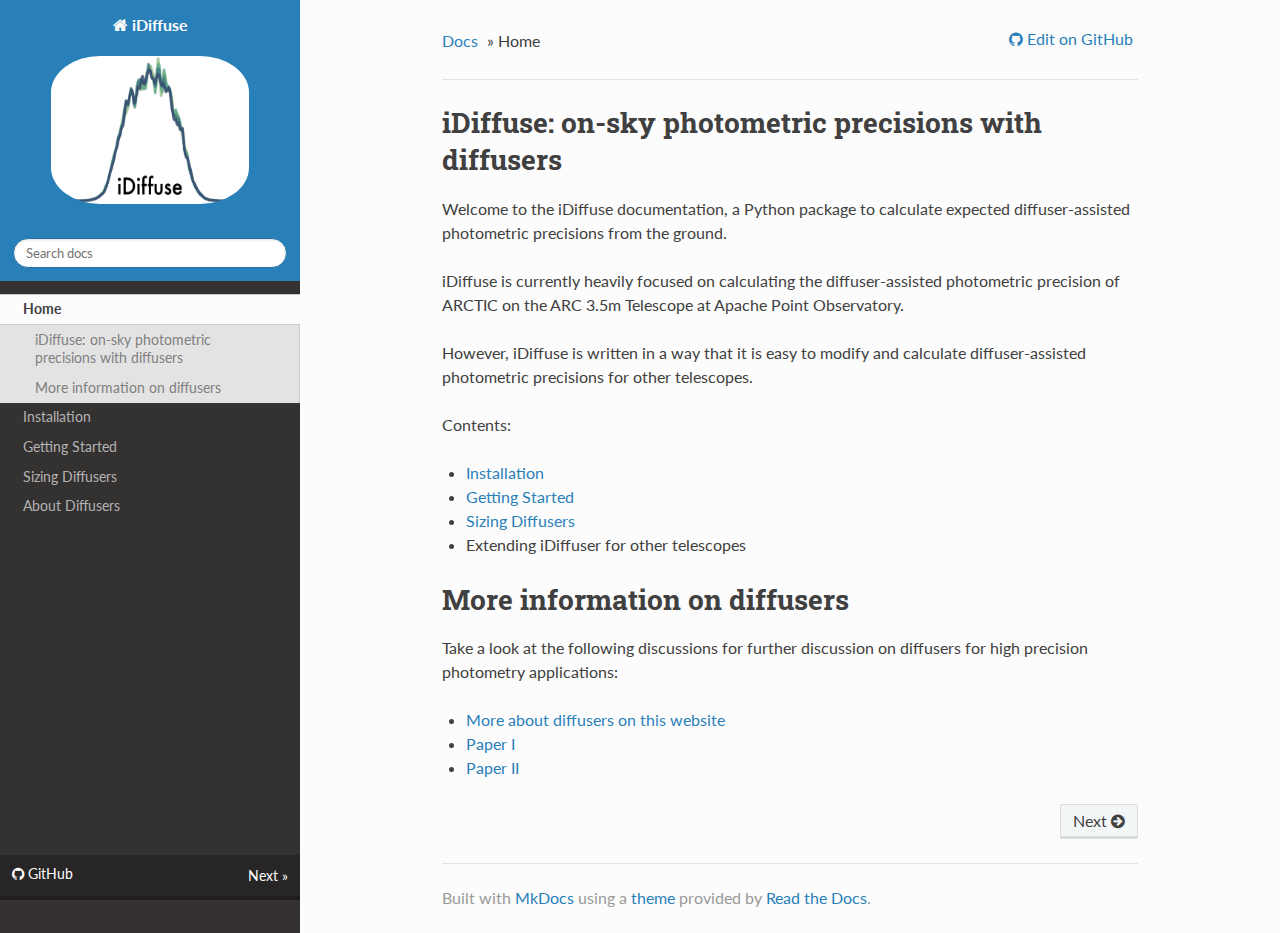
==== commit 15d82411: "Deployed 828fe61 with MkDocs version: 0.17.5" ====
--- a/index.html
+++ b/index.html
@@ -39,7 +39,7 @@
 
 <a href='/' class='icon icon-home'> iDiffuse</a>
 
-<a href='/'><img width=100px border-radius=0 src='/img/idiffuse6.png'></a>
+<a href='/'><img border-radius=0 src='../img/logo.png'></a>
 
         <div role="search">
   <form id ="rtd-search-form" class="wy-form" action="./search.html" method="get">
@@ -190,5 +190,5 @@
 
 <!--
 MkDocs version : 0.17.5
-Build Date UTC : 2018-07-30 06:01:08
+Build Date UTC : 2018-07-30 06:08:24
 -->
--- a/extra.css
+++ b/extra.css
@@ -2,7 +2,7 @@
     display: block;
     margin: auto auto 0.809em auto;
     height: 150px;
-    width: 180px;
+    width: 200px;
     background-color: #2980B9;
     padding: 1px;
     border-radius: 25%;
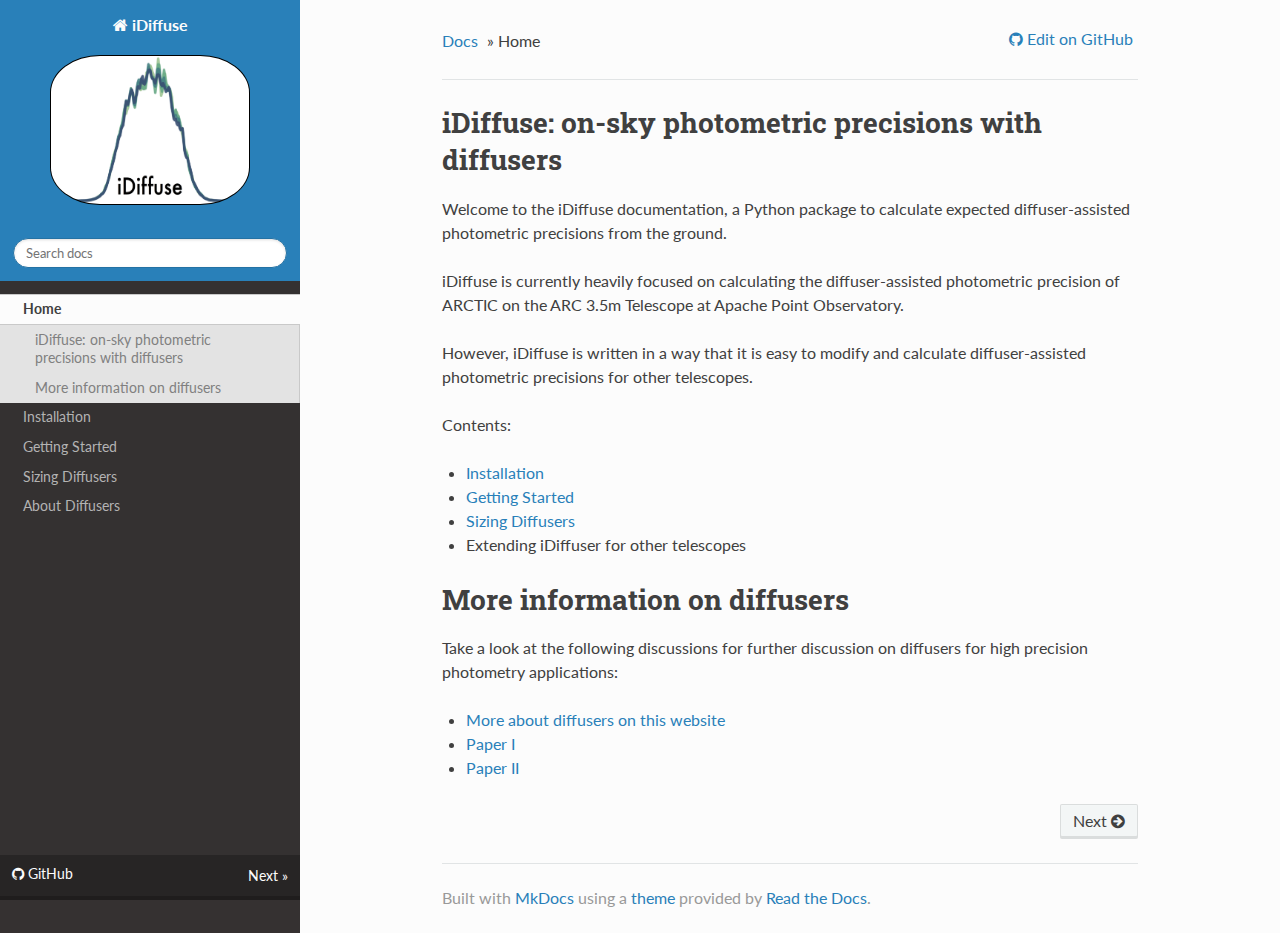
==== commit 3a48b9f6: "Deployed 6f15cf5 with MkDocs version: 0.17.5" ====
--- a/index.html
+++ b/index.html
@@ -37,9 +37,9 @@
     <nav data-toggle="wy-nav-shift" class="wy-nav-side stickynav">
       <div class="wy-side-nav-search">
 
-<a href='/' class='icon icon-home'> iDiffuse</a>
+<a href='/idiffuse' class='icon icon-home'> iDiffuse</a>
 
-<a href='/'><img border-radius=0 src='../img/logo.png'></a>
+<a href='/idiffuse'><img border-radius=0 src='https://gummiks.github.io/idiffuse/img/logo.png'></a>
 
         <div role="search">
   <form id ="rtd-search-form" class="wy-form" action="./search.html" method="get">
@@ -190,5 +190,5 @@
 
 <!--
 MkDocs version : 0.17.5
-Build Date UTC : 2018-07-30 06:08:24
+Build Date UTC : 2018-07-31 04:11:12
 -->
--- a/extra.css
+++ b/extra.css
@@ -3,7 +3,15 @@
     margin: auto auto 0.809em auto;
     height: 150px;
     width: 200px;
-    background-color: #2980B9;
+    background-color: black;
     padding: 1px;
     border-radius: 25%;
 }
+
+label {
+	color: #000100;
+}
+
+#fwhm_pix {
+	color: gray;
+}
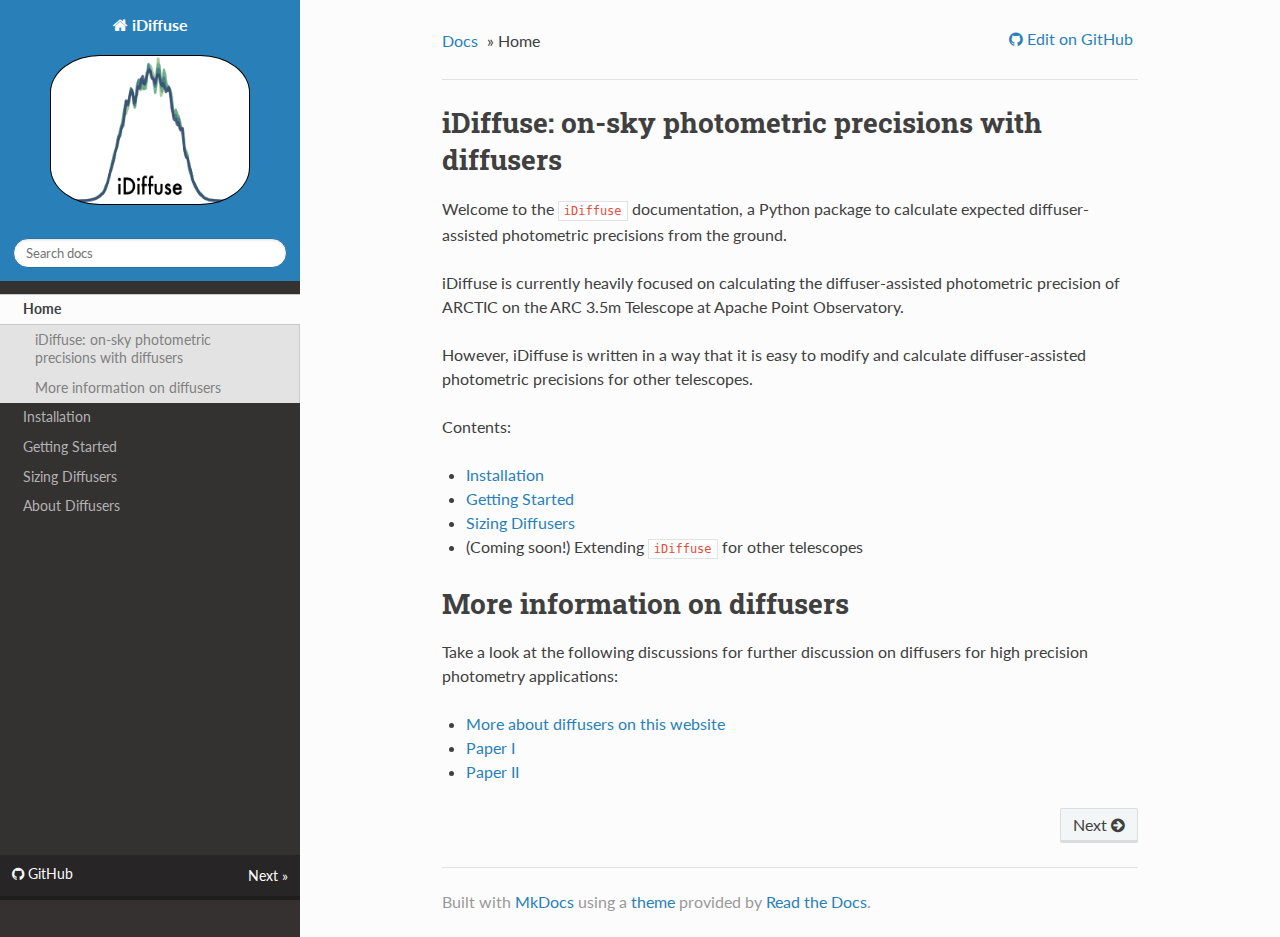
==== commit 51f1803d: "Deployed a075134 with MkDocs version: 0.17.5" ====
--- a/index.html
+++ b/index.html
@@ -122,7 +122,7 @@
             <div class="section">
               
                 <h1 id="idiffuse-on-sky-photometric-precisions-with-diffusers">iDiffuse: on-sky photometric precisions with diffusers</h1>
-<p>Welcome to the iDiffuse documentation, a Python package to calculate expected diffuser-assisted photometric precisions from the ground.</p>
+<p>Welcome to the <code>iDiffuse</code> documentation, a Python package to calculate expected diffuser-assisted photometric precisions from the ground.</p>
 <p>iDiffuse is currently heavily focused on calculating the diffuser-assisted photometric precision of ARCTIC on the ARC 3.5m Telescope at Apache Point Observatory. </p>
 <p>However, iDiffuse is written in a way that it is easy to modify and calculate diffuser-assisted photometric precisions for other telescopes.</p>
 <p>Contents:</p>
@@ -130,7 +130,7 @@
 <li><a href='installation'>Installation</a></li>
 <li><a href='quickstart'>Getting Started</a></li>
 <li><a href='diffuser_calculator'>Sizing Diffusers</a></li>
-<li>Extending iDiffuser for other telescopes </li>
+<li>(Coming soon!) Extending <code>iDiffuse</code> for other telescopes </li>
 </ul>
 <h1 id="more-information-on-diffusers">More information on diffusers</h1>
 <p>Take a look at the following discussions for further discussion on diffusers for high precision photometry applications:</p>
@@ -190,5 +190,5 @@
 
 <!--
 MkDocs version : 0.17.5
-Build Date UTC : 2018-07-31 04:11:12
+Build Date UTC : 2018-07-31 07:29:06
 -->
--- a/extra.css
+++ b/extra.css
@@ -15,3 +15,7 @@
 #fwhm_pix {
 	color: gray;
 }
+
+#fwhm_arcsec {
+	color: gray;
+}
